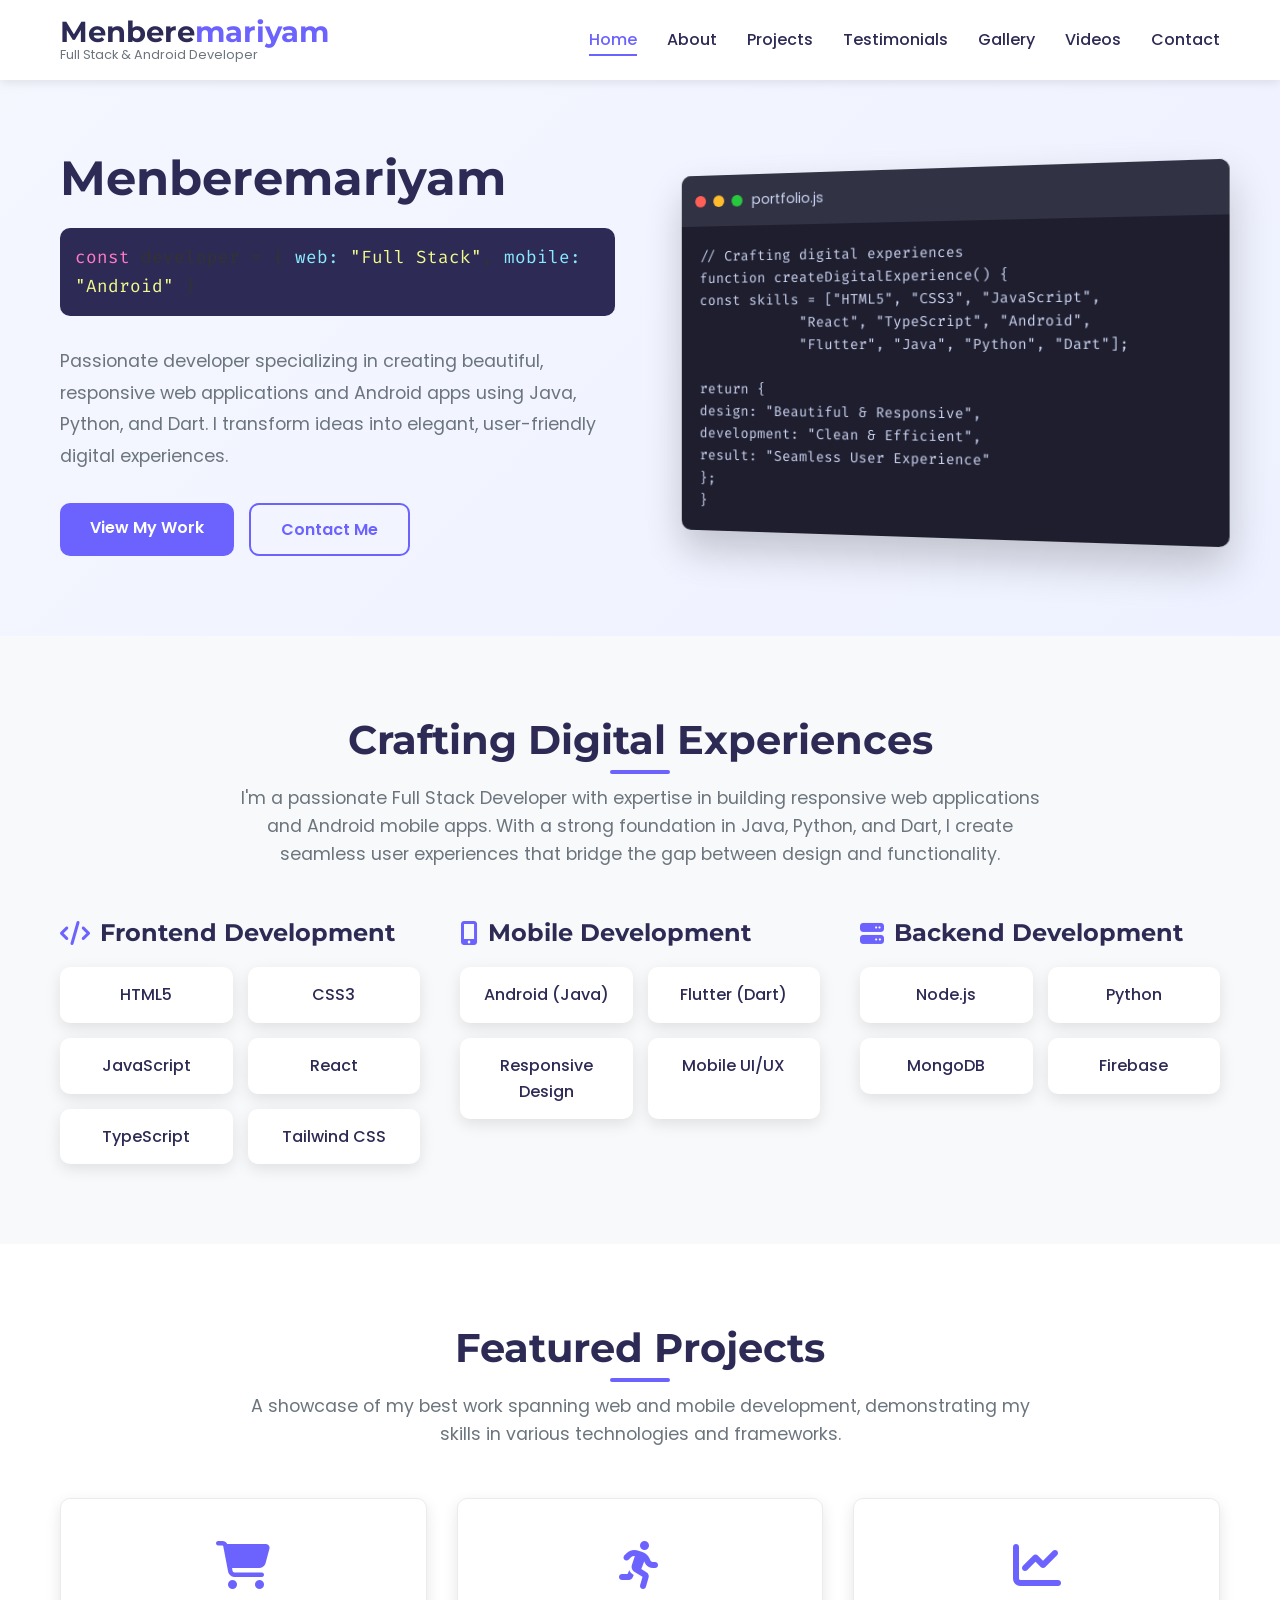
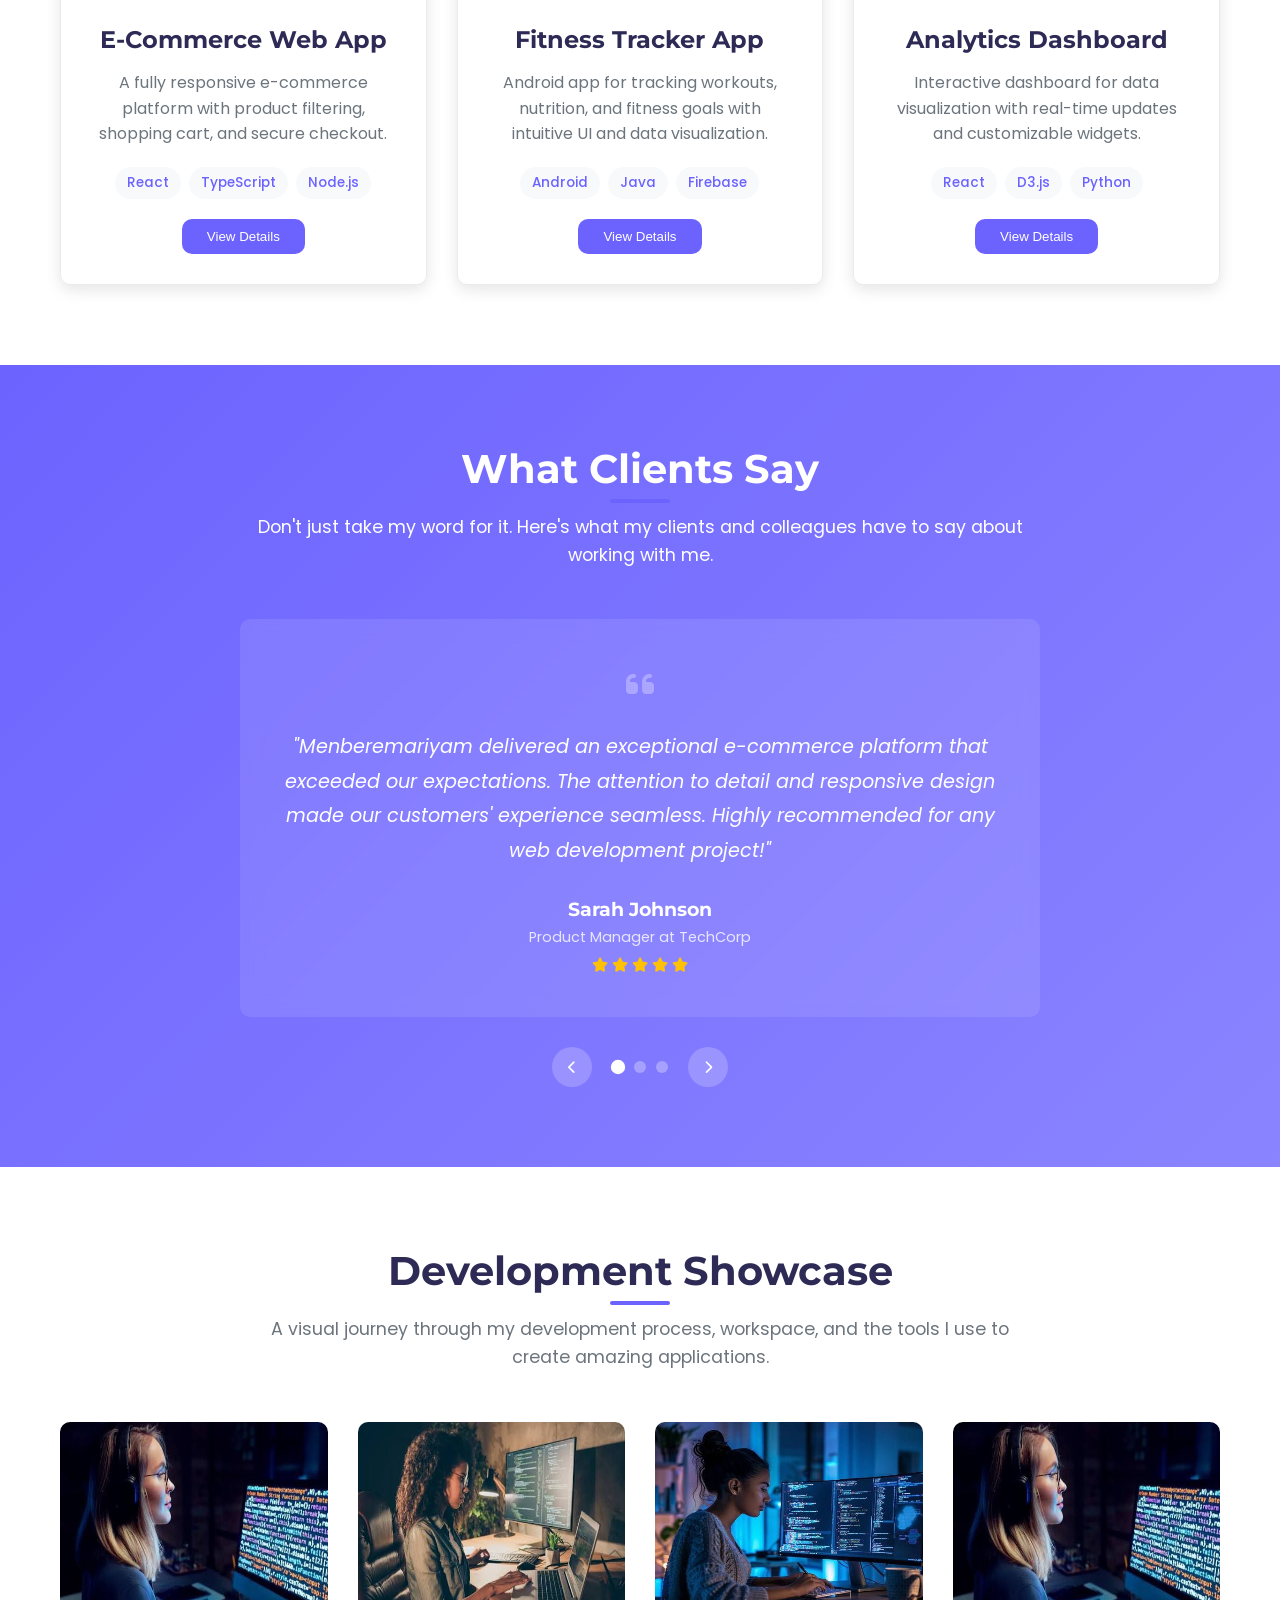
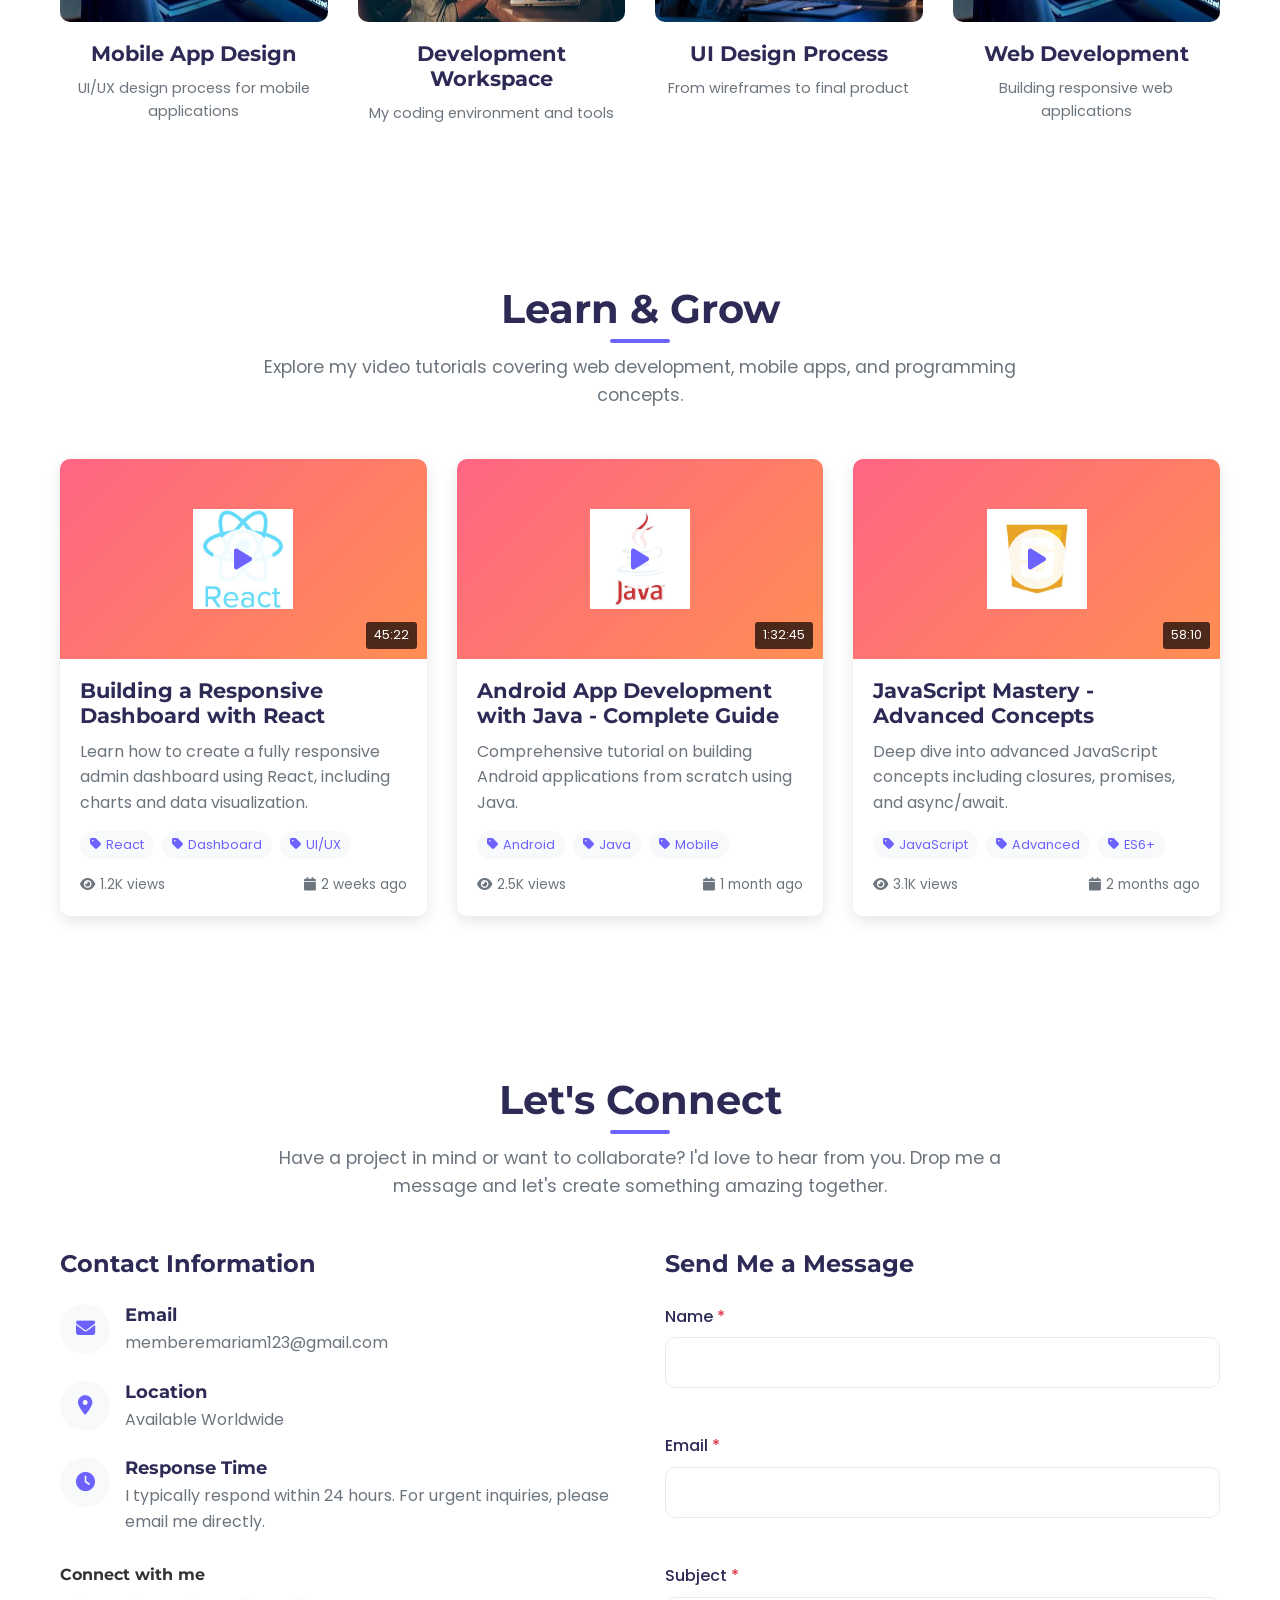
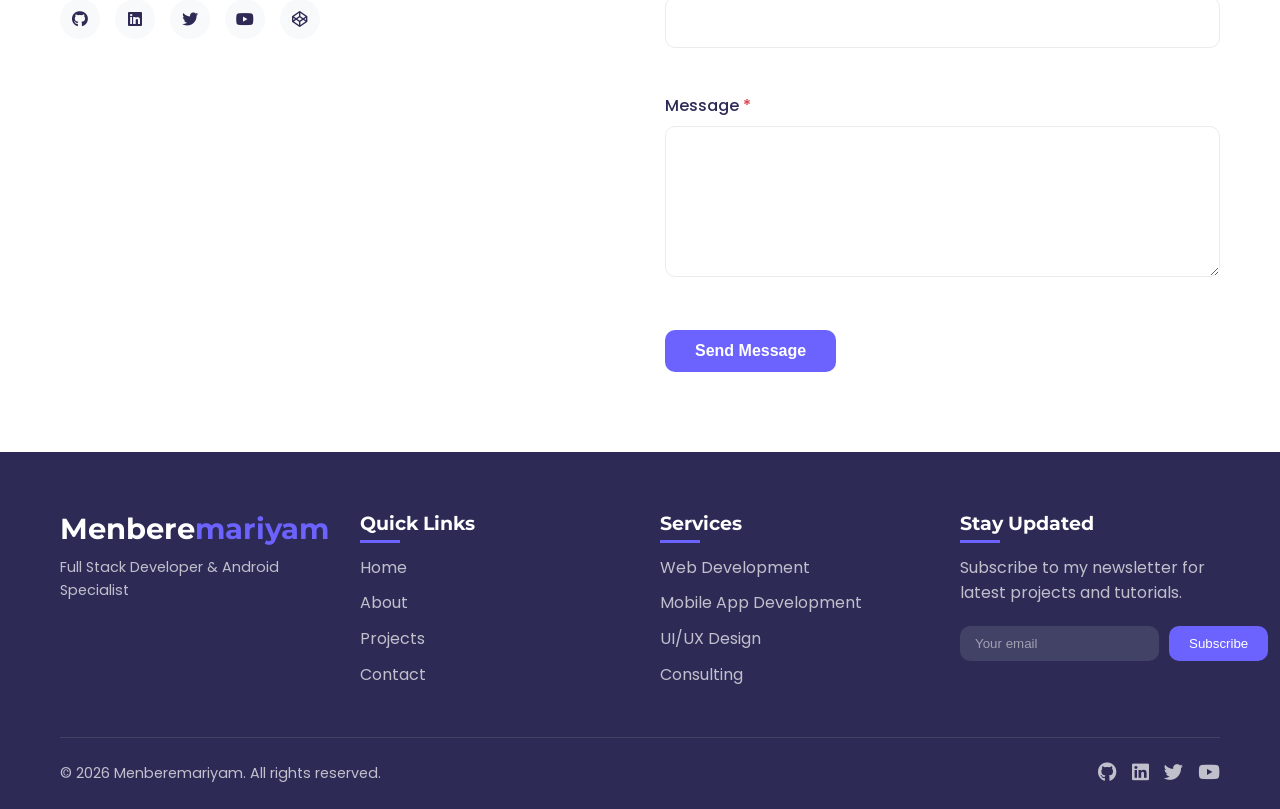
==== index.html @ 9fbd83fb "Personal Portfolio" ====
<!DOCTYPE html>
<html lang="en">
  <head>
    <meta charset="UTF-8" />
    <meta name="viewport" content="width=device-width, initial-scale=1.0" />
    <title>Menberemariyam - Full Stack & Android Developer</title>
    <link rel="stylesheet" href="style.css" />
    <link
      rel="stylesheet"
      href="https://cdnjs.cloudflare.com/ajax/libs/font-awesome/6.4.0/css/all.min.css"
    />
    <link
      href="https://fonts.googleapis.com/css2?family=Poppins:wght@300;400;500;600;700&family=Montserrat:wght@400;500;600;700&family=Fira+Code:wght@400;500&display=swap"
      rel="stylesheet"
    />
  </head>
  <body>
    <!-- Navigation -->
    <nav class="navbar">
      <div class="container">
        <div class="logo">
          <h1>Menbere<span>mariyam</span></h1>
          <p class="tagline">Full Stack & Android Developer</p>
        </div>
        <ul class="nav-links">
          <li><a href="#home" class="active">Home</a></li>
          <li><a href="#about">About</a></li>
          <li><a href="#projects">Projects</a></li>
          <li><a href="#testimonials">Testimonials</a></li>
          <li><a href="#gallery">Gallery</a></li>
          <li><a href="#videos">Videos</a></li>
          <li><a href="#contact">Contact</a></li>
        </ul>
        <button class="menu-toggle">
          <i class="fas fa-bars"></i>
        </button>
      </div>
    </nav>

    <!-- Hero Section -->
    <section id="home" class="hero">
      <div class="container">
        <div class="hero-content">
          <div class="hero-text">
            <h1 class="developer-title animate-typing">Menberemariyam</h1>
            <div class="developer-definition">
              <code>
                <span class="keyword">const</span> developer = {
                <span class="property">web:</span>
                <span class="value">"Full Stack"</span>,
                <span class="property">mobile:</span>
                <span class="value">"Android"</span> }
              </code>
            </div>
            <p class="hero-description">
              Passionate developer specializing in creating beautiful,
              responsive web applications and Android apps using Java, Python,
              and Dart. I transform ideas into elegant, user-friendly digital
              experiences.
            </p>
            <div class="hero-buttons">
              <a href="#projects" class="btn btn-primary pulse-animation"
                >View My Work</a
              >
              <a href="#contact" class="btn btn-secondary">Contact Me</a>
            </div>
          </div>
          <div class="hero-image">
            <!-- Add your profile picture here -->
            <div class="hero-image">
              <div class="code-window">
                  <div class="window-header">
                      <div class="window-dots">
                          <span class="dot red"></span>
                          <span class="dot yellow"></span>
                          <span class="dot green"></span>
                      </div>
                      <span class="window-title">portfolio.js</span>
                  </div>
                  <div class="window-content">
                      <pre><code>// Crafting digital experiences
function createDigitalExperience() {
const skills = ["HTML5", "CSS3", "JavaScript", 
            "React", "TypeScript", "Android", 
            "Flutter", "Java", "Python", "Dart"];

return {
design: "Beautiful & Responsive",
development: "Clean & Efficient",
result: "Seamless User Experience"
};
}</code></pre>
                  </div>
              </div>
          </div>
        </div>
      </div>
    </section>

    <!-- About Section -->
    <section id="about" class="section about">
      <div class="container">
        <h2 class="section-title">Crafting Digital Experiences</h2>
        <p class="section-subtitle">
          I'm a passionate Full Stack Developer with expertise in building
          responsive web applications and Android mobile apps. With a strong
          foundation in Java, Python, and Dart, I create seamless user
          experiences that bridge the gap between design and functionality.
        </p>

        <div class="skills-container">
          <div class="skills-section">
            <h3><i class="fas fa-code"></i> Frontend Development</h3>
            <div class="skills-grid">
              <div class="skill-item" data-skill="HTML5">
                <span>HTML5</span>
              </div>
              <div class="skill-item" data-skill="CSS3"><span>CSS3</span></div>
              <div class="skill-item" data-skill="JavaScript">
                <span>JavaScript</span>
              </div>
              <div class="skill-item" data-skill="React">
                <span>React</span>
              </div>
              <div class="skill-item" data-skill="TypeScript">
                <span>TypeScript</span>
              </div>
              <div class="skill-item" data-skill="Tailwind">
                <span>Tailwind CSS</span>
              </div>
            </div>
          </div>

          <div class="skills-section">
            <h3><i class="fas fa-mobile-alt"></i> Mobile Development</h3>
            <div class="skills-grid">
              <div class="skill-item" data-skill="Android">
                <span>Android (Java)</span>
              </div>
              <div class="skill-item" data-skill="Flutter">
                <span>Flutter (Dart)</span>
              </div>
              <div class="skill-item" data-skill="Responsive">
                <span>Responsive Design</span>
              </div>
              <div class="skill-item" data-skill="UI/UX">
                <span>Mobile UI/UX</span>
              </div>
            </div>
          </div>

          <div class="skills-section">
            <h3><i class="fas fa-server"></i> Backend Development</h3>
            <div class="skills-grid">
              <div class="skill-item" data-skill="NodeJS">
                <span>Node.js</span>
              </div>
              <div class="skill-item" data-skill="Python">
                <span>Python</span>
              </div>
              <div class="skill-item" data-skill="MongoDB">
                <span>MongoDB</span>
              </div>
              <div class="skill-item" data-skill="Firebase">
                <span>Firebase</span>
              </div>
            </div>
          </div>
        </div>
      </div>
    </section>

    <!-- Projects Section -->
    <section id="projects" class="section projects">
      <div class="container">
        <h2 class="section-title">Featured Projects</h2>
        <p class="section-subtitle">
          A showcase of my best work spanning web and mobile development,
          demonstrating my skills in various technologies and frameworks.
        </p>

        <div class="project-cards">
          <div class="project-card" data-project="ecommerce">
            <div class="project-content">
              <div class="project-icon">
                <i class="fas fa-shopping-cart"></i>
              </div>
              <h3>E-Commerce Web App</h3>
              <p>
                A fully responsive e-commerce platform with product filtering,
                shopping cart, and secure checkout.
              </p>
              <div class="project-tags">
                <span class="tag">React</span>
                <span class="tag">TypeScript</span>
                <span class="tag">Node.js</span>
              </div>
              <button class="btn-view-project" data-modal="modal1">
                View Details
              </button>
            </div>
          </div>

          <div class="project-card" data-project="fitness">
          
            <div class="project-content">
              <div class="project-icon">
                <i class="fas fa-running"></i>
              </div>
              <h3>Fitness Tracker App</h3>
              <p>
                Android app for tracking workouts, nutrition, and fitness goals
                with intuitive UI and data visualization.
              </p>
              <div class="project-tags">
                <span class="tag">Android</span>
                <span class="tag">Java</span>
                <span class="tag">Firebase</span>
              </div>
              <button class="btn-view-project" data-modal="modal2">
                View Details
              </button>
            </div>
          </div>

          <div class="project-card" data-project="dashboard">
            
            <div class="project-content">
              <div class="project-icon">
                <i class="fas fa-chart-line"></i>
              </div>
              <h3>Analytics Dashboard</h3>
              <p>
                Interactive dashboard for data visualization with real-time
                updates and customizable widgets.
              </p>
              <div class="project-tags">
                <span class="tag">React</span>
                <span class="tag">D3.js</span>
                <span class="tag">Python</span>
              </div>
              <button class="btn-view-project" data-modal="modal3">
                View Details
              </button>
            </div>
          </div>
        </div>
      </div>
    </section>

    <!-- Testimonials Section -->
    <section id="testimonials" class="section testimonials">
      <div class="container">
        <h2 class="section-title">What Clients Say</h2>
        <p class="section-subtitle">
          Don't just take my word for it. Here's what my clients and colleagues
          have to say about working with me.
        </p>

        <div class="testimonial-slider">
          <div class="testimonial active">
            <div class="testimonial-content">
              <div class="quote-icon"><i class="fas fa-quote-left"></i></div>
              <p class="testimonial-text">
                "Menberemariyam delivered an exceptional e-commerce platform
                that exceeded our expectations. The attention to detail and
                responsive design made our customers' experience seamless.
                Highly recommended for any web development project!"
              </p>
              <div class="testimonial-author">
                <div class="author-info">
                  <h4>Sarah Johnson</h4>
                  <p>Product Manager at TechCorp</p>
                  <div class="stars">
                    <i class="fas fa-star"></i>
                    <i class="fas fa-star"></i>
                    <i class="fas fa-star"></i>
                    <i class="fas fa-star"></i>
                    <i class="fas fa-star"></i>
                  </div>
                </div>
              </div>
            </div>
          </div>

          <div class="testimonial">
            <div class="testimonial-content">
              <div class="quote-icon"><i class="fas fa-quote-left"></i></div>
              <p class="testimonial-text">
                "The Android app developed by Menberemariyam has been
                instrumental in our business growth. Clean code, excellent
                documentation, and timely delivery. Will definitely work with
                them again!"
              </p>
              <div class="testimonial-author">
                <div class="author-info">
                  <h4>Michael Chen</h4>
                  <p>CTO at StartupGrid</p>
                  <div class="stars">
                    <i class="fas fa-star"></i>
                    <i class="fas fa-star"></i>
                    <i class="fas fa-star"></i>
                    <i class="fas fa-star"></i>
                    <i class="fas fa-star-half-alt"></i>
                  </div>
                </div>
              </div>
            </div>
          </div>

          <div class="testimonial">
            <div class="testimonial-content">
              <div class="quote-icon"><i class="fas fa-quote-left"></i></div>
              <p class="testimonial-text">
                "Working with Menberemariyam was a pleasure. They understood our
                requirements perfectly and delivered a beautiful, responsive
                website that perfectly represents our brand."
              </p>
              <div class="testimonial-author">
                <div class="author-info">
                  <h4>Emma Wilson</h4>
                  <p>Marketing Director at CreativeAgency</p>
                  <div class="stars">
                    <i class="fas fa-star"></i>
                    <i class="fas fa-star"></i>
                    <i class="fas fa-star"></i>
                    <i class="fas fa-star"></i>
                    <i class="fas fa-star"></i>
                  </div>
                </div>
              </div>
            </div>
          </div>

          <div class="slider-controls">
            <button class="slider-btn prev">
              <i class="fas fa-chevron-left"></i>
            </button>
            <div class="slider-dots">
              <span class="dot active" data-index="0"></span>
              <span class="dot" data-index="1"></span>
              <span class="dot" data-index="2"></span>
            </div>
            <button class="slider-btn next">
              <i class="fas fa-chevron-right"></i>
            </button>
          </div>
        </div>
      </div>
    </section>

    <!-- Gallery Section -->
    <section id="gallery" class="section gallery">
      <div class="container">
        <h2 class="section-title">Development Showcase</h2>
        <p class="section-subtitle">
          A visual journey through my development process, workspace, and the
          tools I use to create amazing applications.
        </p>

        <div class="gallery-container">
          <div class="gallery-item">
            <div class="gallery-image">
              <img
                src="./images/pic-1.jpg"
                alt="Mobile App Design"
                width="270px"
                height="230px"
              />
              <div class="gallery-overlay">
                <h3>View Details</h3>
              </div>
            </div>
            <h3>Mobile App Design</h3>
            <p>UI/UX design process for mobile applications</p>
          </div>

          <div class="gallery-item">
            <div class="gallery-image">
              <img
                src="./images/pic-2.jpg"
                alt="Development  Workspace"
                width="270px"
                height="230px"
              />
              <div class="gallery-overlay">
                <h3>View Details</h3>
              </div>
            </div>
            <h3>Development Workspace</h3>
            <p>My coding environment and tools</p>
          </div>

          <div class="gallery-item">
            <div class="gallery-image">
              <img
                src="./images/pic-3.jpg"
                alt="UI Design Process"
                width="270px"
                height="230px"
              />
              <div class="gallery-overlay">
                <h3>View Details</h3>
              </div>
            </div>
            <h3>UI Design Process</h3>
            <p>From wireframes to final product</p>
          </div>

          <div class="gallery-item">
            <div class="gallery-image">
              <img
                src="./images/pic-1.jpg"
                alt="Web Development"
                width="270px"
                height="230px"
              />
              <div class="gallery-overlay">
                <h3>View Details</h3>
              </div>
            </div>
            <h3>Web Development</h3>
            <p>Building responsive web applications</p>
          </div>
        </div>
      </div>
    </section>

    <!-- Videos Section -->
    <section id="videos" class="section videos">
      <div class="container">
        <h2 class="section-title">Learn & Grow</h2>
        <p class="section-subtitle">
          Explore my video tutorials covering web development, mobile apps, and
          programming concepts.
        </p>

        <div class="video-cards">
          <div class="video-card">
            <div class="video-thumbnail">
              <img
                src="./images/react.jpg"
                alt="React Dashboard Tutorial"
                width="100px"
                height="100px"
                border-radius="50%"
              />
              <div class="play-button" data-video="react-dashboard">
                <i class="fas fa-play"></i>
              </div>
              <div class="video-duration">45:22</div>
            </div>
            <div class="video-info">
              <h3>Building a Responsive Dashboard with React</h3>
              <p>
                Learn how to create a fully responsive admin dashboard using
                React, including charts and data visualization.
              </p>
              <div class="video-tags">
                <span class="video-tag"><i class="fas fa-tag"></i> React</span>
                <span class="video-tag"
                  ><i class="fas fa-tag"></i> Dashboard</span
                >
                <span class="video-tag"><i class="fas fa-tag"></i> UI/UX</span>
              </div>
              <div class="video-stats">
                <span><i class="fas fa-eye"></i> 1.2K views</span>
                <span><i class="fas fa-calendar"></i> 2 weeks ago</span>
              </div>
            </div>
          </div>

          <div class="video-card">
            <div class="video-thumbnail">
              <img
                src="./images/java.jpg"
                alt="Android Tutorial"
                width="100px"
                height="100px"
                border-radius="50%"
              />
              <div class="play-button" data-video="android-guide">
                <i class="fas fa-play"></i>
              </div>
              <div class="video-duration">1:32:45</div>
            </div>
            <div class="video-info">
              <h3>Android App Development with Java - Complete Guide</h3>
              <p>
                Comprehensive tutorial on building Android applications from
                scratch using Java.
              </p>
              <div class="video-tags">
                <span class="video-tag"
                  ><i class="fas fa-tag"></i> Android</span
                >
                <span class="video-tag"><i class="fas fa-tag"></i> Java</span>
                <span class="video-tag"><i class="fas fa-tag"></i> Mobile</span>
              </div>
              <div class="video-stats">
                <span><i class="fas fa-eye"></i> 2.5K views</span>
                <span><i class="fas fa-calendar"></i> 1 month ago</span>
              </div>
            </div>
          </div>

          <div class="video-card">
            <div class="video-thumbnail">
              <img
                src="./images/js.jpg"
                alt="JavaScript Tutorial"
                width="100px"
                height="100px"
              />
              <div
                class="play-button"
                data-video="javascript-mastery"
                width="50px"
                height="50px"
                border-radius="50%"
              >
                <i class="fas fa-play"></i>
              </div>
              <div class="video-duration">58:10</div>
            </div>
            <div class="video-info">
              <h3>JavaScript Mastery - Advanced Concepts</h3>
              <p>
                Deep dive into advanced JavaScript concepts including closures,
                promises, and async/await.
              </p>
              <div class="video-tags">
                <span class="video-tag"
                  ><i class="fas fa-tag"></i> JavaScript</span
                >
                <span class="video-tag"
                  ><i class="fas fa-tag"></i> Advanced</span
                >
                <span class="video-tag"><i class="fas fa-tag"></i> ES6+</span>
              </div>
              <div class="video-stats">
                <span><i class="fas fa-eye"></i> 3.1K views</span>
                <span><i class="fas fa-calendar"></i> 2 months ago</span>
              </div>
            </div>
          </div>
        </div>
      </div>
    </section>

    <!-- Contact Section -->
    <section id="contact" class="section contact">
      <div class="container">
        <h2 class="section-title">Let's Connect</h2>
        <p class="section-subtitle">
          Have a project in mind or want to collaborate? I'd love to hear from
          you. Drop me a message and let's create something amazing together.
        </p>

        <div class="contact-container">
          <div class="contact-info">
            <h3>Contact Information</h3>
            <div class="contact-item">
              <div class="contact-icon">
                <i class="fas fa-envelope"></i>
              </div>
              <div class="contact-details">
                <h4>Email</h4>
                <p>memberemariam123@gmail.com</p>
              </div>
            </div>

            <div class="contact-item">
              <div class="contact-icon">
                <i class="fas fa-map-marker-alt"></i>
              </div>
              <div class="contact-details">
                <h4>Location</h4>
                <p>Available Worldwide</p>
              </div>
            </div>

            <div class="contact-item">
              <div class="contact-icon">
                <i class="fas fa-clock"></i>
              </div>
              <div class="contact-details">
                <h4>Response Time</h4>
                <p>
                  I typically respond within 24 hours. For urgent inquiries,
                  please email me directly.
                </p>
              </div>
            </div>

            <div class="social-links">
              <h4>Connect with me</h4>
              <div class="social-icons">
                <a href="#" class="social-icon"
                  ><i class="fab fa-github"></i
                ></a>
                <a href="#" class="social-icon"
                  ><i class="fab fa-linkedin"></i
                ></a>
                <a href="#" class="social-icon"
                  ><i class="fab fa-twitter"></i
                ></a>
                <a href="#" class="social-icon"
                  ><i class="fab fa-youtube"></i
                ></a>
                <a href="#" class="social-icon"
                  ><i class="fab fa-codepen"></i
                ></a>
              </div>
            </div>
          </div>

          <div class="contact-form">
            <h3>Send Me a Message</h3>
            <form id="contactForm">
              <div class="form-group">
                <label for="name">Name <span class="required">*</span></label>
                <input type="text" id="name" name="name" required />
                <div class="error-message" id="nameError"></div>
              </div>

              <div class="form-group">
                <label for="email">Email <span class="required">*</span></label>
                <input type="email" id="email" name="email" required />
                <div class="error-message" id="emailError"></div>
              </div>

              <div class="form-group">
                <label for="subject"
                  >Subject <span class="required">*</span></label
                >
                <input type="text" id="subject" name="subject" required />
                <div class="error-message" id="subjectError"></div>
              </div>

              <div class="form-group">
                <label for="message"
                  >Message <span class="required">*</span></label
                >
                <textarea
                  id="message"
                  name="message"
                  rows="5"
                  required
                ></textarea>
                <div class="error-message" id="messageError"></div>
              </div>

              <button type="submit" class="btn btn-primary" id="submitBtn">
                <span class="btn-text">Send Message</span>
                <span class="btn-loading"
                  ><i class="fas fa-spinner fa-spin"></i> Sending...</span
                >
              </button>

              <div class="form-message" id="formMessage"></div>
            </form>
          </div>
        </div>
      </div>
    </section>

    <!-- Footer -->
    <footer class="footer">
      <div class="container">
        <div class="footer-content">
          <div class="footer-logo">
            <h2>Menbere<span>mariyam</span></h2>
            <p>Full Stack Developer & Android Specialist</p>
          </div>

          <div class="footer-links">
            <h3>Quick Links</h3>
            <ul>
              <li><a href="#home">Home</a></li>
              <li><a href="#about">About</a></li>
              <li><a href="#projects">Projects</a></li>
              <li><a href="#contact">Contact</a></li>
            </ul>
          </div>

          <div class="footer-services">
            <h3>Services</h3>
            <ul>
              <li>Web Development</li>
              <li>Mobile App Development</li>
              <li>UI/UX Design</li>
              <li>Consulting</li>
            </ul>
          </div>

          <div class="footer-newsletter">
            <h3>Stay Updated</h3>
            <p>Subscribe to my newsletter for latest projects and tutorials.</p>
            <div class="newsletter-form">
              <input
                type="email"
                placeholder="Your email"
                id="newsletterEmail"
              />
              <button id="subscribeBtn">Subscribe</button>
            </div>
          </div>
        </div>

        <div class="footer-bottom">
          <p>
            &copy; <span id="currentYear"></span> Menberemariyam. All rights
            reserved.
          </p>
          <div class="footer-social">
            <a href="#"><i class="fab fa-github"></i></a>
            <a href="#"><i class="fab fa-linkedin"></i></a>
            <a href="#"><i class="fab fa-twitter"></i></a>
            <a href="#"><i class="fab fa-youtube"></i></a>
          </div>
        </div>
      </div>
    </footer>

    <!-- Video Modal -->
    <div class="video-modal" id="videoModal">
      <div class="modal-content">
        <button class="close-modal"><i class="fas fa-times"></i></button>
        <div class="video-container">
          <video id="videoPlayer" controls>
            <source id="videoSource" src="" type="video/mp4" />
            Your browser does not support the video tag.
          </video>
        </div>
      </div>
    </div>

    <!-- Project Modal -->
    <div class="project-modal" id="projectModal">
      <div class="modal-content">
        <button class="close-modal"><i class="fas fa-times"></i></button>
        <div class="modal-body" id="modalBody">
          <!-- Content loaded via JavaScript -->
        </div>
      </div>
    </div>

    <!-- Back to Top Button -->
    <button class="back-to-top" id="backToTop">
      <i class="fas fa-chevron-up"></i>
    </button>

    <script src="script.js"></script>
  </body>
</html>
---- style.css ----
/* Reset & Base Styles */
* {
  margin: 0;
  padding: 0;
  box-sizing: border-box;
}

:root {
  --primary: #6c63ff;
  --primary-dark: #554fd8;
  --secondary: #ff6584;
  --dark: #2d2b55;
  --light: #f8f9fa;
  --gray: #6c757d;
  --light-gray: #e9ecef;
  --success: #28a745;
  --warning: #ffc107;
  --danger: #dc3545;
  --shadow: 0 5px 15px rgba(0, 0, 0, 0.1);
  --transition: all 0.3s ease;
  --border-radius: 10px;
}

body {
  font-family: "Poppins", sans-serif;
  line-height: 1.6;
  color: #333;
  background-color: #fff;
  overflow-x: hidden;
}

h1,
h2,
h3,
h4 {
  font-family: "Montserrat", sans-serif;
  font-weight: 700;
  line-height: 1.2;
}

code,
pre {
  font-family: "Fira Code", monospace;
}

.container {
  width: 100%;
  max-width: 1200px;
  margin: 0 auto;
  padding: 0 20px;
}

.section {
  padding: 80px 0;
}

.section-title {
  font-size: 2.5rem;
  text-align: center;
  margin-bottom: 20px;
  color: var(--dark);
  position: relative;
}

.section-title::after {
  content: "";
  position: absolute;
  bottom: -10px;
  left: 50%;
  transform: translateX(-50%);
  width: 60px;
  height: 4px;
  background: var(--primary);
  border-radius: 2px;
}

.section-subtitle {
  text-align: center;
  max-width: 800px;
  margin: 0 auto 50px;
  color: var(--gray);
  font-size: 1.1rem;
}

.btn {
  display: inline-block;
  padding: 12px 30px;
  border-radius: var(--border-radius);
  text-decoration: none;
  font-weight: 600;
  cursor: pointer;
  transition: var(--transition);
  border: none;
  font-size: 1rem;
  text-align: center;
}

.btn-primary {
  background: var(--primary);
  color: white;
}

.btn-primary:hover {
  background: var(--primary-dark);
  transform: translateY(-3px);
  box-shadow: var(--shadow);
}

.btn-secondary {
  background: transparent;
  color: var(--primary);
  border: 2px solid var(--primary);
}

.btn-secondary:hover {
  background: var(--primary);
  color: white;
  transform: translateY(-3px);
  box-shadow: var(--shadow);
}

/* Navigation */
.navbar {
  position: fixed;
  top: 0;
  left: 0;
  width: 100%;
  background: rgba(255, 255, 255, 0.95);
  box-shadow: 0 2px 10px rgba(0, 0, 0, 0.1);
  z-index: 1000;
  padding: 15px 0;
  transition: var(--transition);
}

.navbar.scrolled {
  padding: 10px 0;
  background: rgba(255, 255, 255, 0.98);
  backdrop-filter: blur(10px);
}

.navbar .container {
  display: flex;
  justify-content: space-between;
  align-items: center;
}

.logo h1 {
  font-size: 1.8rem;
  color: var(--dark);
}

.logo span {
  color: var(--primary);
}

.tagline {
  font-size: 0.8rem;
  color: var(--gray);
  margin-top: -5px;
}

.nav-links {
  display: flex;
  list-style: none;
}

.nav-links li {
  margin-left: 30px;
}

.nav-links a {
  text-decoration: none;
  color: var(--dark);
  font-weight: 500;
  position: relative;
  padding: 5px 0;
  transition: var(--transition);
}

.nav-links a::after {
  content: "";
  position: absolute;
  bottom: 0;
  left: 0;
  width: 0;
  height: 2px;
  background: var(--primary);
  transition: var(--transition);
}

.nav-links a:hover::after,
.nav-links a.active::after {
  width: 100%;
}

.nav-links a:hover,
.nav-links a.active {
  color: var(--primary);
}

.menu-toggle {
  display: none;
  background: none;
  border: none;
  font-size: 1.5rem;
  color: var(--dark);
  cursor: pointer;
}

/* Hero Section */
.hero {
  padding: 150px 0 80px;
  background: linear-gradient(135deg, #f5f7ff 0%, #eef1ff 100%);
  overflow: hidden;
}

.hero-content {
  display: grid;
  grid-template-columns: 1fr 1fr;
  gap: 50px;
  align-items: center;
}

.developer-title {
  font-size: 3rem;
  margin-bottom: 20px;
  color: var(--dark);
}

.developer-definition {
  background: var(--dark);
  padding: 15px;
  border-radius: var(--border-radius);
  margin-bottom: 30px;
  font-size: 1.1rem;
  overflow-x: auto;
}

.keyword {
  color: #ff79c6;
}

.property {
  color: #8be9fd;
}

.value {
  color: #f1fa8c;
}

.hero-description {
  font-size: 1.1rem;
  color: var(--gray);
  margin-bottom: 30px;
  line-height: 1.8;
}

.hero-buttons {
  display: flex;
  gap: 15px;
}

.pulse-animation {
  animation: pulse 2s infinite;
}

@keyframes pulse {
  0% {
    box-shadow: 0 0 0 0 rgba(108, 99, 255, 0.7);
  }
  70% {
    box-shadow: 0 0 0 10px rgba(108, 99, 255, 0);
  }
  100% {
    box-shadow: 0 0 0 0 rgba(108, 99, 255, 0);
  }
}

.code-window {
  background: #1e1e2e;
  border-radius: var(--border-radius);
  overflow: hidden;
  box-shadow: 0 20px 40px rgba(0, 0, 0, 0.2);
  transform: perspective(1000px) rotateY(-10deg);
  transition: var(--transition);
}

.code-window:hover {
  transform: perspective(1000px) rotateY(0deg);
}

.window-header {
  background: #313244;
  padding: 15px;
  display: flex;
  align-items: center;
  gap: 10px;
}

.window-dots {
  display: flex;
  gap: 8px;
}

.dot {
  width: 12px;
  height: 12px;
  border-radius: 50%;
}

.red {
  background: #ff5f56;
}
.yellow {
  background: #ffbd2e;
}
.green {
  background: #27c93f;
}

.window-title {
  color: #cdd6f4;
  font-size: 0.9rem;
}

.window-content {
  padding: 20px;
  color: #cdd6f4;
  font-size: 0.9rem;
  line-height: 1.6;
}

.window-content pre {
  overflow-x: auto;
}

/* About Section */
.about {
  background: var(--light);
}

.skills-container {
  display: grid;
  grid-template-columns: repeat(auto-fit, minmax(300px, 1fr));
  gap: 40px;
  margin-top: 50px;
}

.skills-section h3 {
  font-size: 1.5rem;
  margin-bottom: 20px;
  color: var(--dark);
  display: flex;
  align-items: center;
  gap: 10px;
}

.skills-section h3 i {
  color: var(--primary);
}

.skills-grid {
  display: grid;
  grid-template-columns: repeat(auto-fill, minmax(140px, 1fr));
  gap: 15px;
}

.skill-item {
  background: white;
  padding: 15px;
  border-radius: var(--border-radius);
  text-align: center;
  box-shadow: var(--shadow);
  transition: var(--transition);
  cursor: pointer;
  position: relative;
  overflow: hidden;
}

.skill-item::before {
  content: "";
  position: absolute;
  top: 0;
  left: -100%;
  width: 100%;
  height: 100%;
  background: linear-gradient(
    90deg,
    transparent,
    rgba(108, 99, 255, 0.1),
    transparent
  );
  transition: var(--transition);
}

.skill-item:hover::before {
  left: 100%;
}

.skill-item:hover {
  transform: translateY(-5px);
  box-shadow: 0 10px 20px rgba(0, 0, 0, 0.15);
  border-color: var(--primary);
}

.skill-item span {
  font-weight: 500;
  color: var(--dark);
}

/* Projects Section */
.project-cards {
  display: grid;
  grid-template-columns: repeat(auto-fit, minmax(300px, 1fr));
  gap: 30px;
  margin-top: 30px;
}

.project-card {
  background: white;
  border-radius: var(--border-radius);
  padding: 30px;
  box-shadow: var(--shadow);
  transition: var(--transition);
  text-align: center;
  border: 1px solid var(--light-gray);
}

.project-card:hover {
  transform: translateY(-10px);
  box-shadow: 0 20px 40px rgba(0, 0, 0, 0.15);
}

.project-icon {
  font-size: 3rem;
  color: var(--primary);
  margin-bottom: 20px;
}

.project-card h3 {
  font-size: 1.5rem;
  margin-bottom: 15px;
  color: var(--dark);
}

.project-card p {
  color: var(--gray);
  margin-bottom: 20px;
  line-height: 1.6;
}

.project-tags {
  display: flex;
  flex-wrap: wrap;
  gap: 8px;
  justify-content: center;
  margin-bottom: 20px;
}

.tag {
  background: var(--light);
  color: var(--primary);
  padding: 5px 12px;
  border-radius: 20px;
  font-size: 0.85rem;
  font-weight: 500;
}

.btn-view-project {
  background: var(--primary);
  color: white;
  border: none;
  padding: 10px 25px;
  border-radius: var(--border-radius);
  font-weight: 500;
  cursor: pointer;
  transition: var(--transition);
}

.btn-view-project:hover {
  background: var(--primary-dark);
  transform: translateY(-2px);
}

/* Testimonials Section */
.testimonials {
  background: linear-gradient(135deg, #6c63ff 0%, #8b84ff 100%);
  color: white;
}

.testimonials .section-title,
.testimonials .section-subtitle {
  color: white;
}

.testimonial-slider {
  max-width: 800px;
  margin: 0 auto;
  position: relative;
}

.testimonial {
  display: none;
  animation: fadeIn 0.5s ease;
}

.testimonial.active {
  display: block;
}

@keyframes fadeIn {
  from {
    opacity: 0;
    transform: translateY(20px);
  }
  to {
    opacity: 1;
    transform: translateY(0);
  }
}

.testimonial-content {
  background: rgba(255, 255, 255, 0.1);
  backdrop-filter: blur(10px);
  padding: 40px;
  border-radius: var(--border-radius);
  text-align: center;
  position: relative;
}

.quote-icon {
  font-size: 2rem;
  color: rgba(255, 255, 255, 0.3);
  margin-bottom: 20px;
}

.testimonial-text {
  font-size: 1.2rem;
  line-height: 1.8;
  margin-bottom: 30px;
  font-style: italic;
}

.testimonial-author {
  display: flex;
  align-items: center;
  justify-content: center;
  gap: 15px;
}

.author-image {
  font-size: 2.5rem;
  color: rgba(255, 255, 255, 0.8);
}

.author-info h4 {
  font-size: 1.2rem;
  margin-bottom: 5px;
}

.author-info p {
  font-size: 0.9rem;
  opacity: 0.8;
  margin-bottom: 5px;
}

.stars {
  color: #ffc107;
  font-size: 0.9rem;
}

.slider-controls {
  display: flex;
  justify-content: center;
  align-items: center;
  gap: 20px;
  margin-top: 30px;
}

.slider-btn {
  background: rgba(255, 255, 255, 0.2);
  border: none;
  color: white;
  width: 40px;
  height: 40px;
  border-radius: 50%;
  cursor: pointer;
  transition: var(--transition);
  display: flex;
  align-items: center;
  justify-content: center;
}

.slider-btn:hover {
  background: rgba(255, 255, 255, 0.3);
}

.slider-dots {
  display: flex;
  gap: 10px;
}

.slider-dots .dot {
  width: 12px;
  height: 12px;
  border-radius: 50%;
  background: rgba(255, 255, 255, 0.3);
  cursor: pointer;
  transition: var(--transition);
}

.slider-dots .dot.active {
  background: white;
  transform: scale(1.2);
}

/* Gallery Section */
.gallery-container {
  display: grid;
  grid-template-columns: repeat(auto-fit, minmax(250px, 1fr));
  gap: 30px;
  margin-top: 40px;
}

.gallery-item {
  text-align: center;
  transition: var(--transition);
}

.gallery-item:hover {
  transform: translateY(-10px);
}

.gallery-image {
  background: linear-gradient(135deg, var(--primary), var(--secondary));
  width: 100%;
  height: 200px;
  border-radius: var(--border-radius);
  display: flex;
  align-items: center;
  justify-content: center;
  margin-bottom: 20px;
  position: relative;
  overflow: hidden;
}

.gallery-image i {
  font-size: 4rem;
  color: white;
  transition: var(--transition);
}

.gallery-overlay {
  position: absolute;
  top: 0;
  left: 0;
  width: 100%;
  height: 100%;
  background: rgba(108, 99, 255, 0.9);
  display: flex;
  align-items: center;
  justify-content: center;
  opacity: 0;
  transition: var(--transition);
}

.gallery-item:hover .gallery-overlay {
  opacity: 1;
}

.gallery-item:hover .gallery-image i {
  transform: scale(1.1);
}

.gallery-overlay h3 {
  color: white;
  font-size: 1.2rem;
}

.gallery-item h3 {
  font-size: 1.3rem;
  margin-bottom: 10px;
  color: var(--dark);
}

.gallery-item p {
  color: var(--gray);
  font-size: 0.9rem;
}

/* Videos Section */
.video-cards {
  display: grid;
  grid-template-columns: repeat(auto-fit, minmax(350px, 1fr));
  gap: 30px;
  margin-top: 40px;
}

.video-card {
  background: white;
  border-radius: var(--border-radius);
  overflow: hidden;
  box-shadow: var(--shadow);
  transition: var(--transition);
}

.video-card:hover {
  transform: translateY(-10px);
  box-shadow: 0 20px 40px rgba(0, 0, 0, 0.15);
}

.video-thumbnail {
  height: 200px;
  background: linear-gradient(135deg, #ff6584, #ff8e53);
  display: flex;
  align-items: center;
  justify-content: center;
  position: relative;
}

.video-thumbnail i {
  font-size: 4rem;
  color: white;
}

.play-button {
  position: absolute;
  width: 60px;
  height: 60px;
  background: rgba(255, 255, 255, 0.9);
  border-radius: 50%;
  display: flex;
  align-items: center;
  justify-content: center;
  cursor: pointer;
  transition: var(--transition);
}

.play-button:hover {
  background: white;
  transform: scale(1.1);
}

.play-button i {
  font-size: 1.5rem;
  color: var(--primary);
}

.video-duration {
  position: absolute;
  bottom: 10px;
  right: 10px;
  background: rgba(0, 0, 0, 0.7);
  color: white;
  padding: 3px 8px;
  border-radius: 3px;
  font-size: 0.8rem;
}

.video-info {
  padding: 20px;
}

.video-info h3 {
  font-size: 1.3rem;
  margin-bottom: 10px;
  color: var(--dark);
}

.video-info p {
  color: var(--gray);
  margin-bottom: 15px;
  line-height: 1.6;
}

.video-tags {
  display: flex;
  flex-wrap: wrap;
  gap: 8px;
  margin-bottom: 15px;
}

.video-tag {
  background: var(--light);
  color: var(--primary);
  padding: 4px 10px;
  border-radius: 15px;
  font-size: 0.8rem;
  display: flex;
  align-items: center;
  gap: 5px;
}

.video-stats {
  display: flex;
  justify-content: space-between;
  font-size: 0.85rem;
  color: var(--gray);
}

.video-stats span {
  display: flex;
  align-items: center;
  gap: 5px;
}

/* Contact Section */
.contact-container {
  display: grid;
  grid-template-columns: repeat(auto-fit, minmax(300px, 1fr));
  gap: 50px;
  margin-top: 40px;
}

.contact-info h3,
.contact-form h3 {
  font-size: 1.5rem;
  margin-bottom: 25px;
  color: var(--dark);
}

.contact-item {
  display: flex;
  align-items: flex-start;
  gap: 15px;
  margin-bottom: 25px;
}

.contact-icon {
  width: 50px;
  height: 50px;
  background: var(--light);
  border-radius: 50%;
  display: flex;
  align-items: center;
  justify-content: center;
  color: var(--primary);
  font-size: 1.2rem;
  flex-shrink: 0;
}

.contact-details h4 {
  font-size: 1.1rem;
  margin-bottom: 5px;
  color: var(--dark);
}

.contact-details p {
  color: var(--gray);
  line-height: 1.6;
}

.social-links {
  margin-top: 30px;
}

.social-icons {
  display: flex;
  gap: 15px;
  margin-top: 15px;
}

.social-icon {
  width: 40px;
  height: 40px;
  background: var(--light);
  border-radius: 50%;
  display: flex;
  align-items: center;
  justify-content: center;
  color: var(--dark);
  text-decoration: none;
  transition: var(--transition);
}

.social-icon:hover {
  background: var(--primary);
  color: white;
  transform: translateY(-3px);
}

.contact-form .form-group {
  margin-bottom: 20px;
}

.contact-form label {
  display: block;
  margin-bottom: 8px;
  font-weight: 500;
  color: var(--dark);
}

.required {
  color: var(--danger);
}

.contact-form input,
.contact-form textarea {
  width: 100%;
  padding: 12px 15px;
  border: 1px solid var(--light-gray);
  border-radius: var(--border-radius);
  font-family: "Poppins", sans-serif;
  font-size: 1rem;
  transition: var(--transition);
}

.contact-form input:focus,
.contact-form textarea:focus {
  outline: none;
  border-color: var(--primary);
  box-shadow: 0 0 0 3px rgba(108, 99, 255, 0.1);
}

.error-message {
  color: var(--danger);
  font-size: 0.85rem;
  margin-top: 5px;
  min-height: 20px;
}

.form-message {
  margin-top: 20px;
  padding: 15px;
  border-radius: var(--border-radius);
  text-align: center;
  display: none;
}

.form-message.success {
  background: rgba(40, 167, 69, 0.1);
  color: var(--success);
  border: 1px solid var(--success);
  display: block;
}

.form-message.error {
  background: rgba(220, 53, 69, 0.1);
  color: var(--danger);
  border: 1px solid var(--danger);
  display: block;
}

.btn-loading {
  display: none;
}

.btn.loading .btn-text {
  display: none;
}

.btn.loading .btn-loading {
  display: inline-block;
}

/* Footer */
.footer {
  background: var(--dark);
  color: white;
  padding: 60px 0 20px;
}

.footer-content {
  display: grid;
  grid-template-columns: repeat(auto-fit, minmax(200px, 1fr));
  gap: 40px;
  margin-bottom: 40px;
}

.footer-logo h2 {
  font-size: 1.8rem;
  margin-bottom: 10px;
}

.footer-logo span {
  color: var(--primary);
}

.footer-logo p {
  color: rgba(255, 255, 255, 0.7);
  font-size: 0.9rem;
}

.footer-links h3,
.footer-services h3,
.footer-newsletter h3 {
  font-size: 1.2rem;
  margin-bottom: 20px;
  position: relative;
}

.footer-links h3::after,
.footer-services h3::after,
.footer-newsletter h3::after {
  content: "";
  position: absolute;
  bottom: -8px;
  left: 0;
  width: 40px;
  height: 3px;
  background: var(--primary);
}

.footer-links ul,
.footer-services ul {
  list-style: none;
}

.footer-links li,
.footer-services li {
  margin-bottom: 10px;
}

.footer-links a {
  color: rgba(255, 255, 255, 0.7);
  text-decoration: none;
  transition: var(--transition);
}

.footer-links a:hover {
  color: white;
  padding-left: 5px;
}

.footer-services li {
  color: rgba(255, 255, 255, 0.7);
  transition: var(--transition);
  cursor: default;
}

.footer-services li:hover {
  color: white;
  padding-left: 5px;
}

.footer-newsletter p {
  color: rgba(255, 255, 255, 0.7);
  margin-bottom: 20px;
  line-height: 1.6;
}

.newsletter-form {
  display: flex;
  gap: 10px;
}

.newsletter-form input {
  flex: 1;
  padding: 10px 15px;
  border: none;
  border-radius: var(--border-radius);
  background: rgba(255, 255, 255, 0.1);
  color: white;
}

.newsletter-form input::placeholder {
  color: rgba(255, 255, 255, 0.5);
}

.newsletter-form button {
  background: var(--primary);
  color: white;
  border: none;
  padding: 10px 20px;
  border-radius: var(--border-radius);
  cursor: pointer;
  transition: var(--transition);
}

.newsletter-form button:hover {
  background: var(--primary-dark);
}

.footer-bottom {
  border-top: 1px solid rgba(255, 255, 255, 0.1);
  padding-top: 20px;
  display: flex;
  justify-content: space-between;
  align-items: center;
  flex-wrap: wrap;
  gap: 20px;
}

.footer-bottom p {
  color: rgba(255, 255, 255, 0.7);
  font-size: 0.9rem;
}

.footer-social {
  display: flex;
  gap: 15px;
}

.footer-social a {
  color: rgba(255, 255, 255, 0.7);
  font-size: 1.2rem;
  transition: var(--transition);
}

.footer-social a:hover {
  color: var(--primary);
}

/* Modal */
.video-modal,
.project-modal {
  position: fixed;
  top: 0;
  left: 0;
  width: 100%;
  height: 100%;
  background: rgba(0, 0, 0, 0.8);
  display: none;
  align-items: center;
  justify-content: center;
  z-index: 2000;
  padding: 20px;
}

.modal-content {
  background: white;
  border-radius: var(--border-radius);
  max-width: 900px;
  width: 100%;
  max-height: 90vh;
  overflow-y: auto;
  position: relative;
}

.close-modal {
  position: absolute;
  top: 15px;
  right: 15px;
  background: rgba(0, 0, 0, 0.5);
  color: white;
  border: none;
  width: 40px;
  height: 40px;
  border-radius: 50%;
  cursor: pointer;
  z-index: 10;
  display: flex;
  align-items: center;
  justify-content: center;
  transition: var(--transition);
}

.close-modal:hover {
  background: rgba(0, 0, 0, 0.8);
}

.video-container {
  padding: 20px;
}

.modal-body {
  padding: 40px;
}

/* Back to Top */
.back-to-top {
  position: fixed;
  bottom: 30px;
  right: 30px;
  width: 50px;
  height: 50px;
  background: var(--primary);
  color: white;
  border: none;
  border-radius: 50%;
  cursor: pointer;
  display: none;
  align-items: center;
  justify-content: center;
  font-size: 1.2rem;
  z-index: 100;
  transition: var(--transition);
  box-shadow: 0 5px 15px rgba(108, 99, 255, 0.3);
}

.back-to-top:hover {
  background: var(--primary-dark);
  transform: translateY(-5px);
}

/* Animations */
@keyframes typing {
  from {
    width: 0;
  }
  to {
    width: 100%;
  }
}

.animate-typing {
  overflow: hidden;
  white-space: nowrap;
  animation: typing 3.5s steps(40, end);
}

/* Responsive Design */
@media (max-width: 992px) {
  .hero-content {
    grid-template-columns: 1fr;
    text-align: center;
  }

  .code-window {
    max-width: 600px;
    margin: 0 auto;
  }

  .section-title {
    font-size: 2.2rem;
  }
}

@media (max-width: 768px) {
  .navbar .container {
    position: relative;
  }

  .nav-links {
    position: fixed;
    top: 70px;
    left: 0;
    width: 100%;
    background: white;
    flex-direction: column;
    align-items: center;
    padding: 20px 0;
    box-shadow: 0 10px 20px rgba(0, 0, 0, 0.1);
    transform: translateY(-100%);
    opacity: 0;
    transition: var(--transition);
    z-index: 999;
  }

  .nav-links.active {
    transform: translateY(0);
    opacity: 1;
  }

  .nav-links li {
    margin: 10px 0;
  }

  .menu-toggle {
    display: block;
  }

  .section {
    padding: 60px 0;
  }

  .section-title {
    font-size: 2rem;
  }

  .developer-title {
    font-size: 2.5rem;
  }

  .hero-buttons {
    justify-content: center;
  }

  .testimonial-content {
    padding: 30px 20px;
  }

  .footer-bottom {
    flex-direction: column;
    text-align: center;
  }
}

@media (max-width: 576px) {
  .hero {
    padding: 120px 0 50px;
  }

  .developer-title {
    font-size: 2rem;
  }

  .developer-definition {
    font-size: 0.9rem;
  }

  .btn {
    padding: 10px 20px;
  }

  .hero-buttons {
    flex-direction: column;
    align-items: center;
  }

  .project-cards,
  .video-cards {
    grid-template-columns: 1fr;
  }
  /* Profile Image Styles */
.profile-image-container {
    width: 300px;
    height: 300px;
    border-radius: 50%;
    overflow: hidden;
    border: 5px solid var(--primary);
    position: relative;
    box-shadow: 0 20px 40px rgba(108, 99, 255, 0.3);
    margin: 0 auto;
}

.profile-image {
    width: 100%;
    height: 100%;
    object-fit: cover;
    transition: var(--transition);
}

.profile-overlay {
    position: absolute;
    bottom: 0;
    left: 0;
    right: 0;
    background: rgba(108, 99, 255, 0.9);
    color: white;
    padding: 15px;
    text-align: center;
    transform: translateY(100%);
    transition: var(--transition);
}

.profile-image-container:hover .profile-overlay {
    transform: translateY(0);
}

.profile-image-container:hover .profile-image {
    transform: scale(1.1);
}

/* Project Image Styles */
.project-image {
    width: 100%;
    height: 200px;
    overflow: hidden;
    border-radius: var(--border-radius) var(--border-radius) 0 0;
}

.project-image img {
    width: 100%;
    height: 100%;
    object-fit: cover;
    transition: var(--transition);
}

.project-card:hover .project-image img {
    transform: scale(1.1);
}

.project-content {
    padding: 20px;
}

/* Gallery Image Styles */
.gallery-image img {
    width: 100%;
    height: 200px;
    object-fit: cover;
    border-radius: var(--border-radius);
}

/* Video Thumbnail Styles */
.video-thumbnail {
    height: 200px;
    position: relative;
    overflow: hidden;
}

.video-thumbnail img {
    width: 100%;
    height: 100%;
    object-fit: cover;
    transition: var(--transition);
}

.video-card:hover .video-thumbnail img {
    transform: scale(1.1);
}

/* Testimonial Author Images */
.author-image img {
    width: 60px;
    height: 60px;
    border-radius: 50%;
    object-fit: cover;
    border: 3px solid rgba(255, 255, 255, 0.3);
}

/* Video Player in Modal */
.video-container video {
    width: 100%;
    height: auto;
    max-height: 70vh;
    border-radius: var(--border-radius);
}

/* Image Fallback Styles */
img {
    max-width: 100%;
    height: auto;
}

/* Add loading animation for images */
img.loading {
    background: linear-gradient(90deg, #f0f0f0 25%, #e0e0e0 50%, #f0f0f0 75%);
    background-size: 200% 100%;
    animation: loading 1.5s infinite;
}

@keyframes loading {
    0% { background-position: 200% 0; }
    100% { background-position: -200% 0; }
}

}
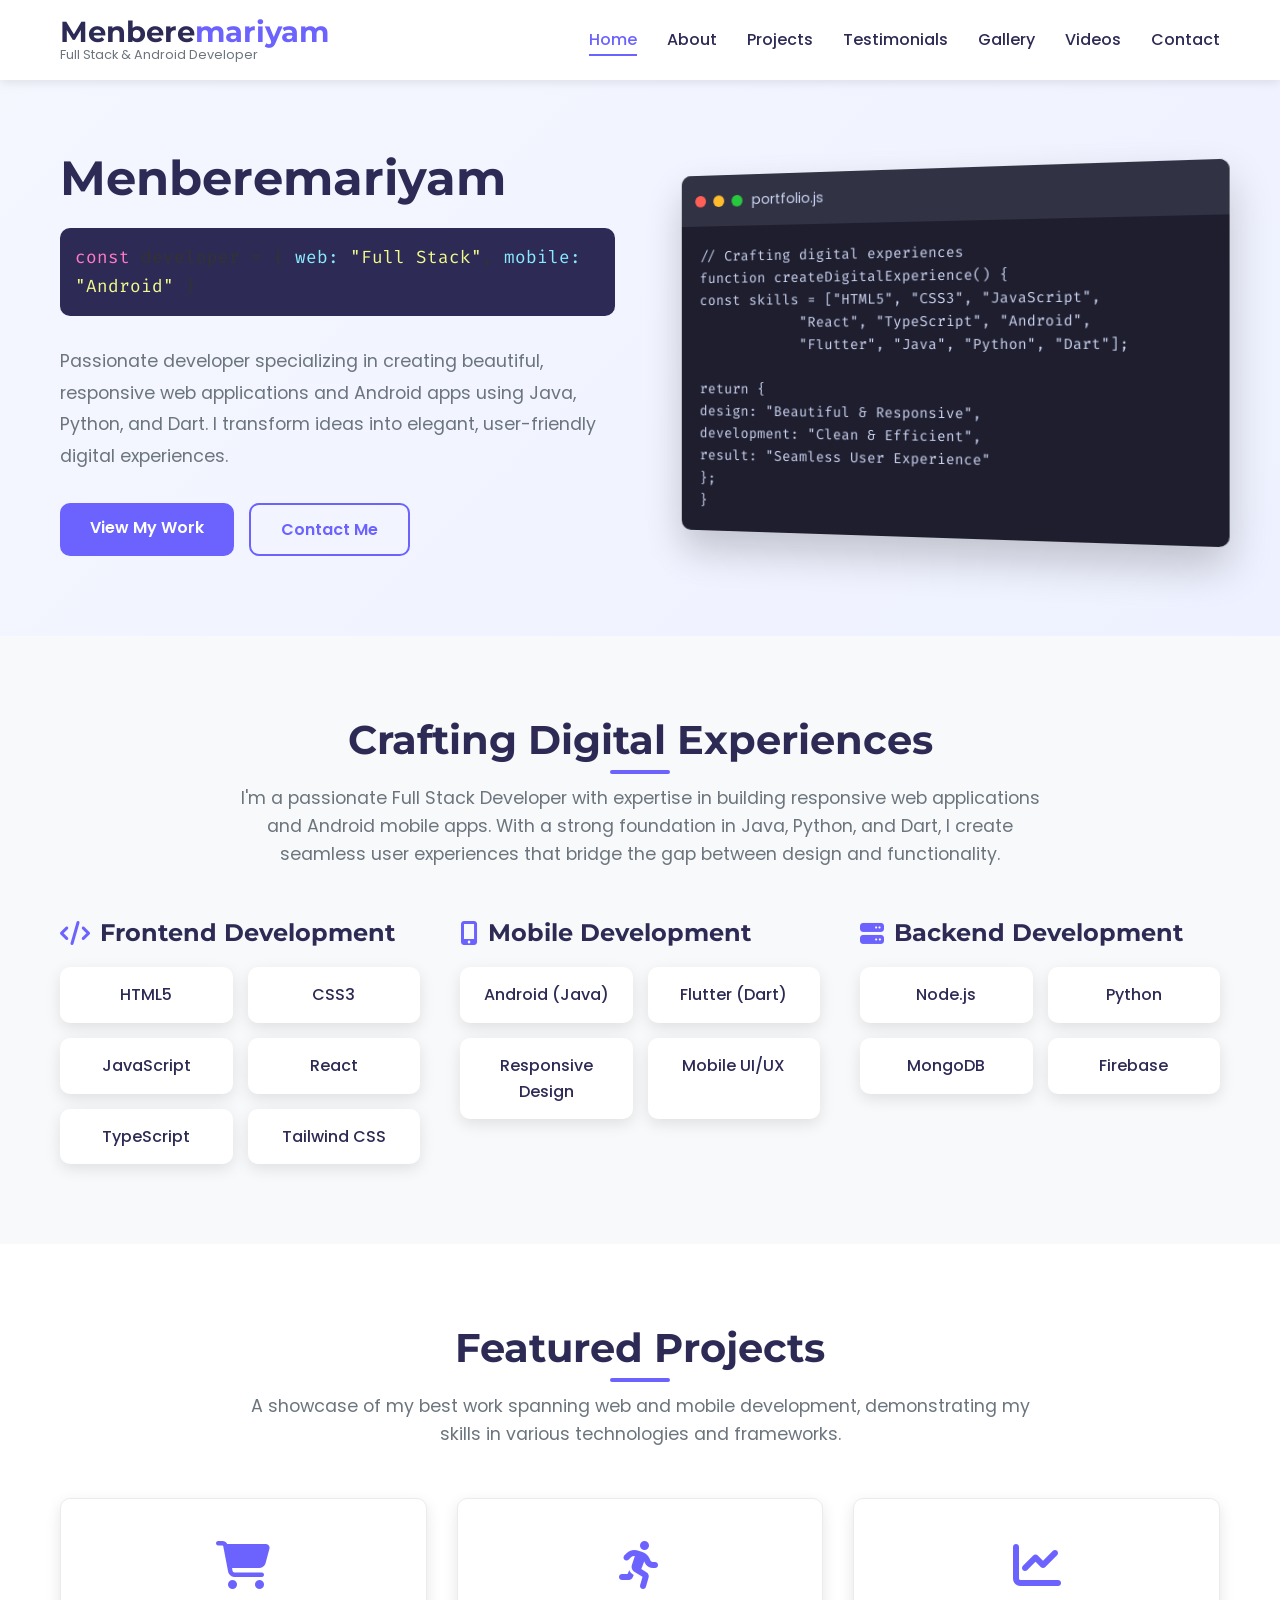
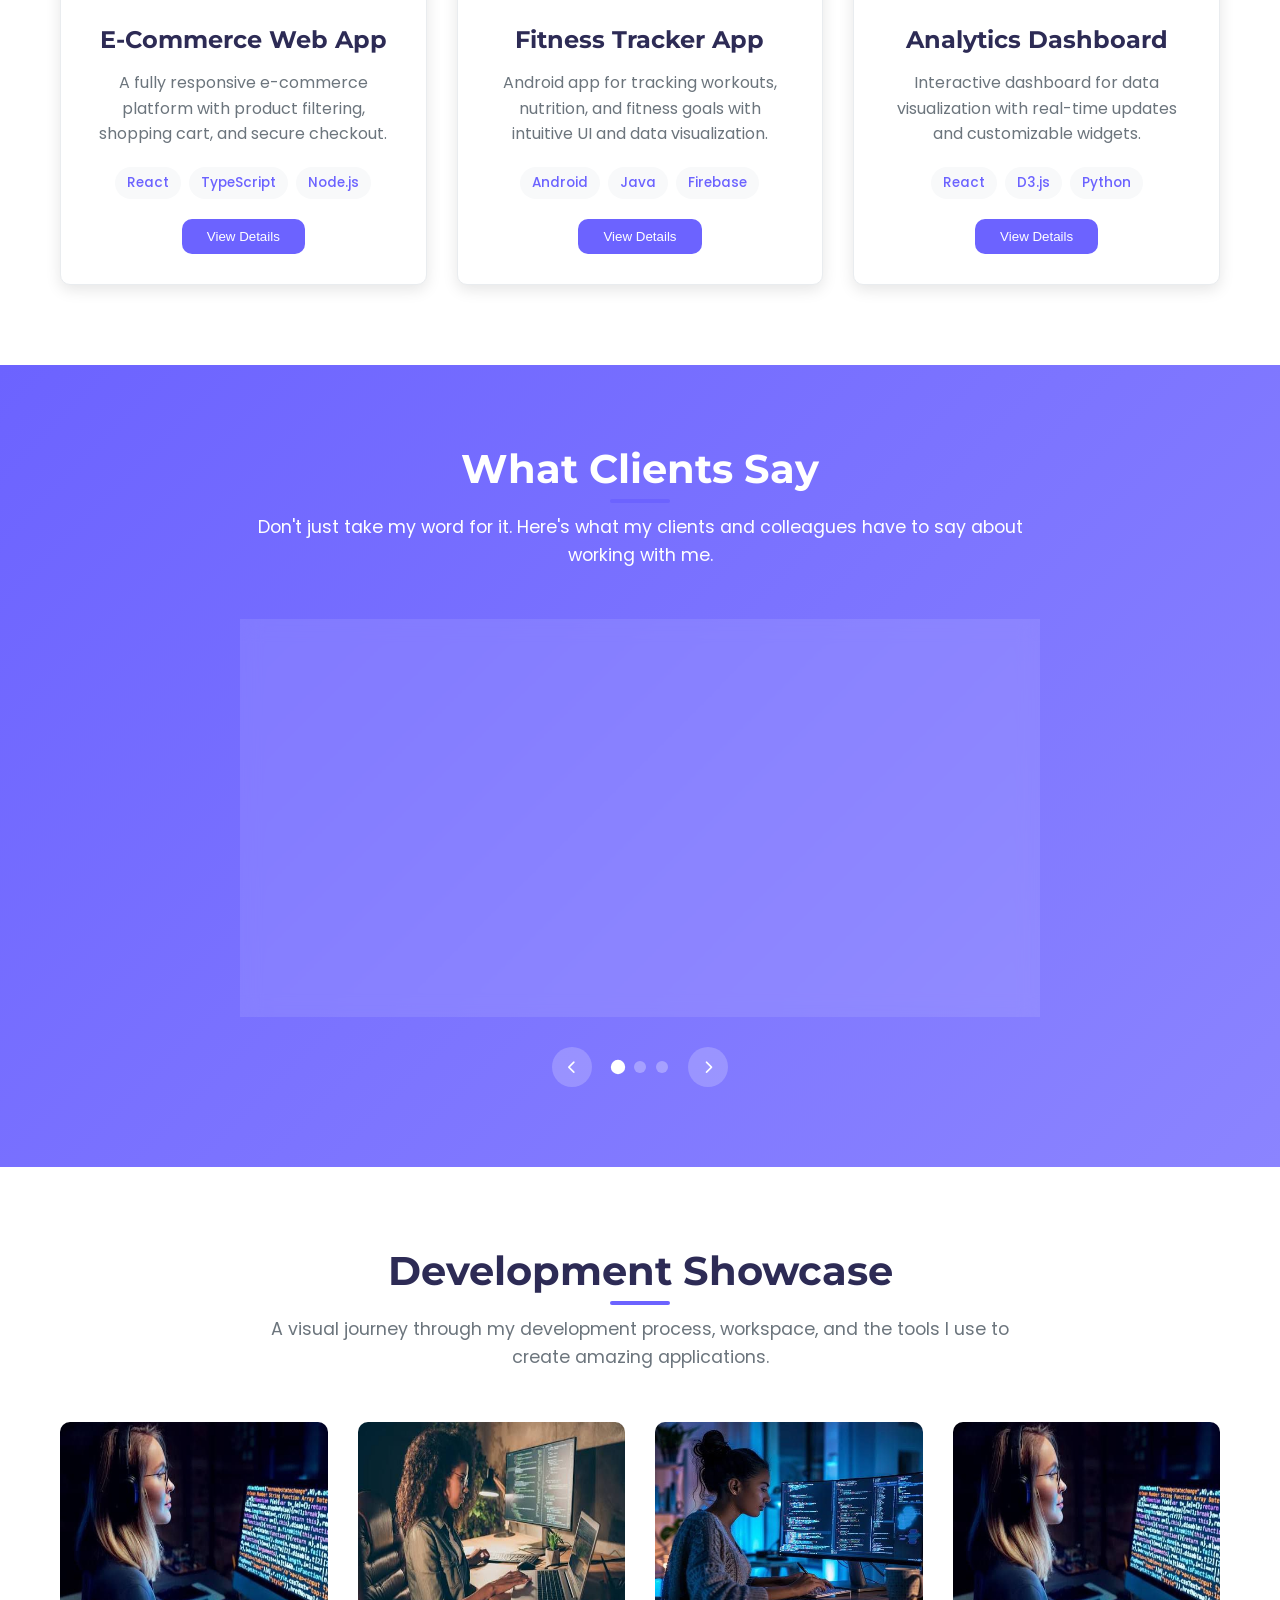
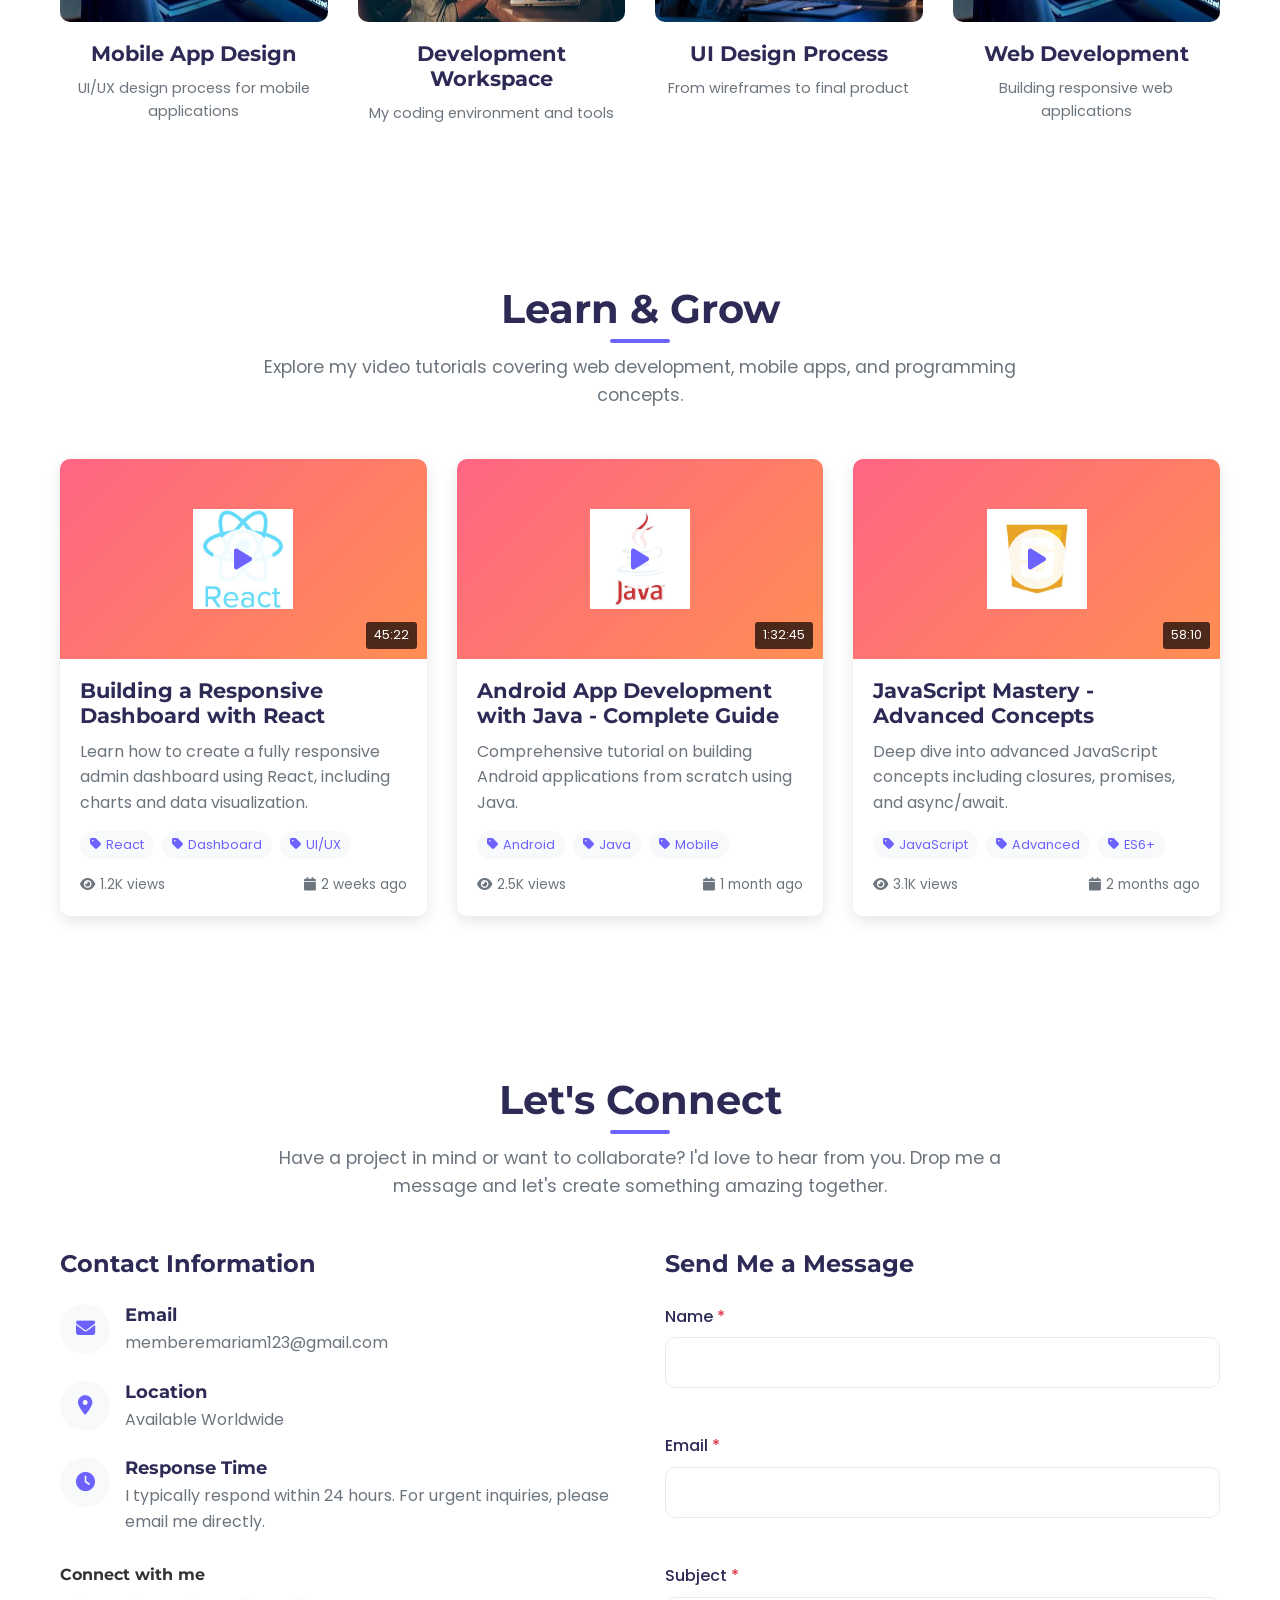
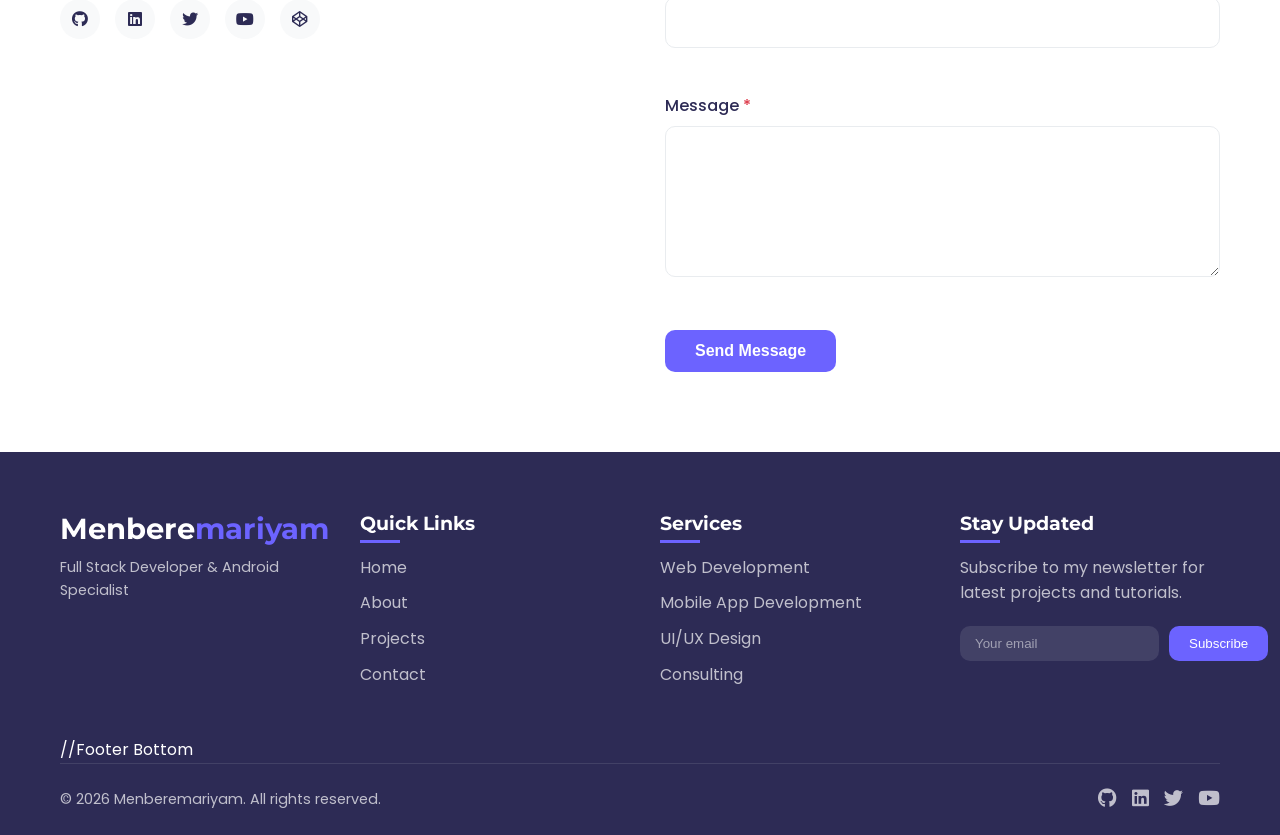
==== commit 118ff442: "Personal Portfolio" ====
--- a/index.html
+++ b/index.html
@@ -708,6 +708,7 @@
           </div>
         </div>
 
+        //Footer Bottom
         <div class="footer-bottom">
           <p>
             &copy; <span id="currentYear"></span> Menberemariyam. All rights
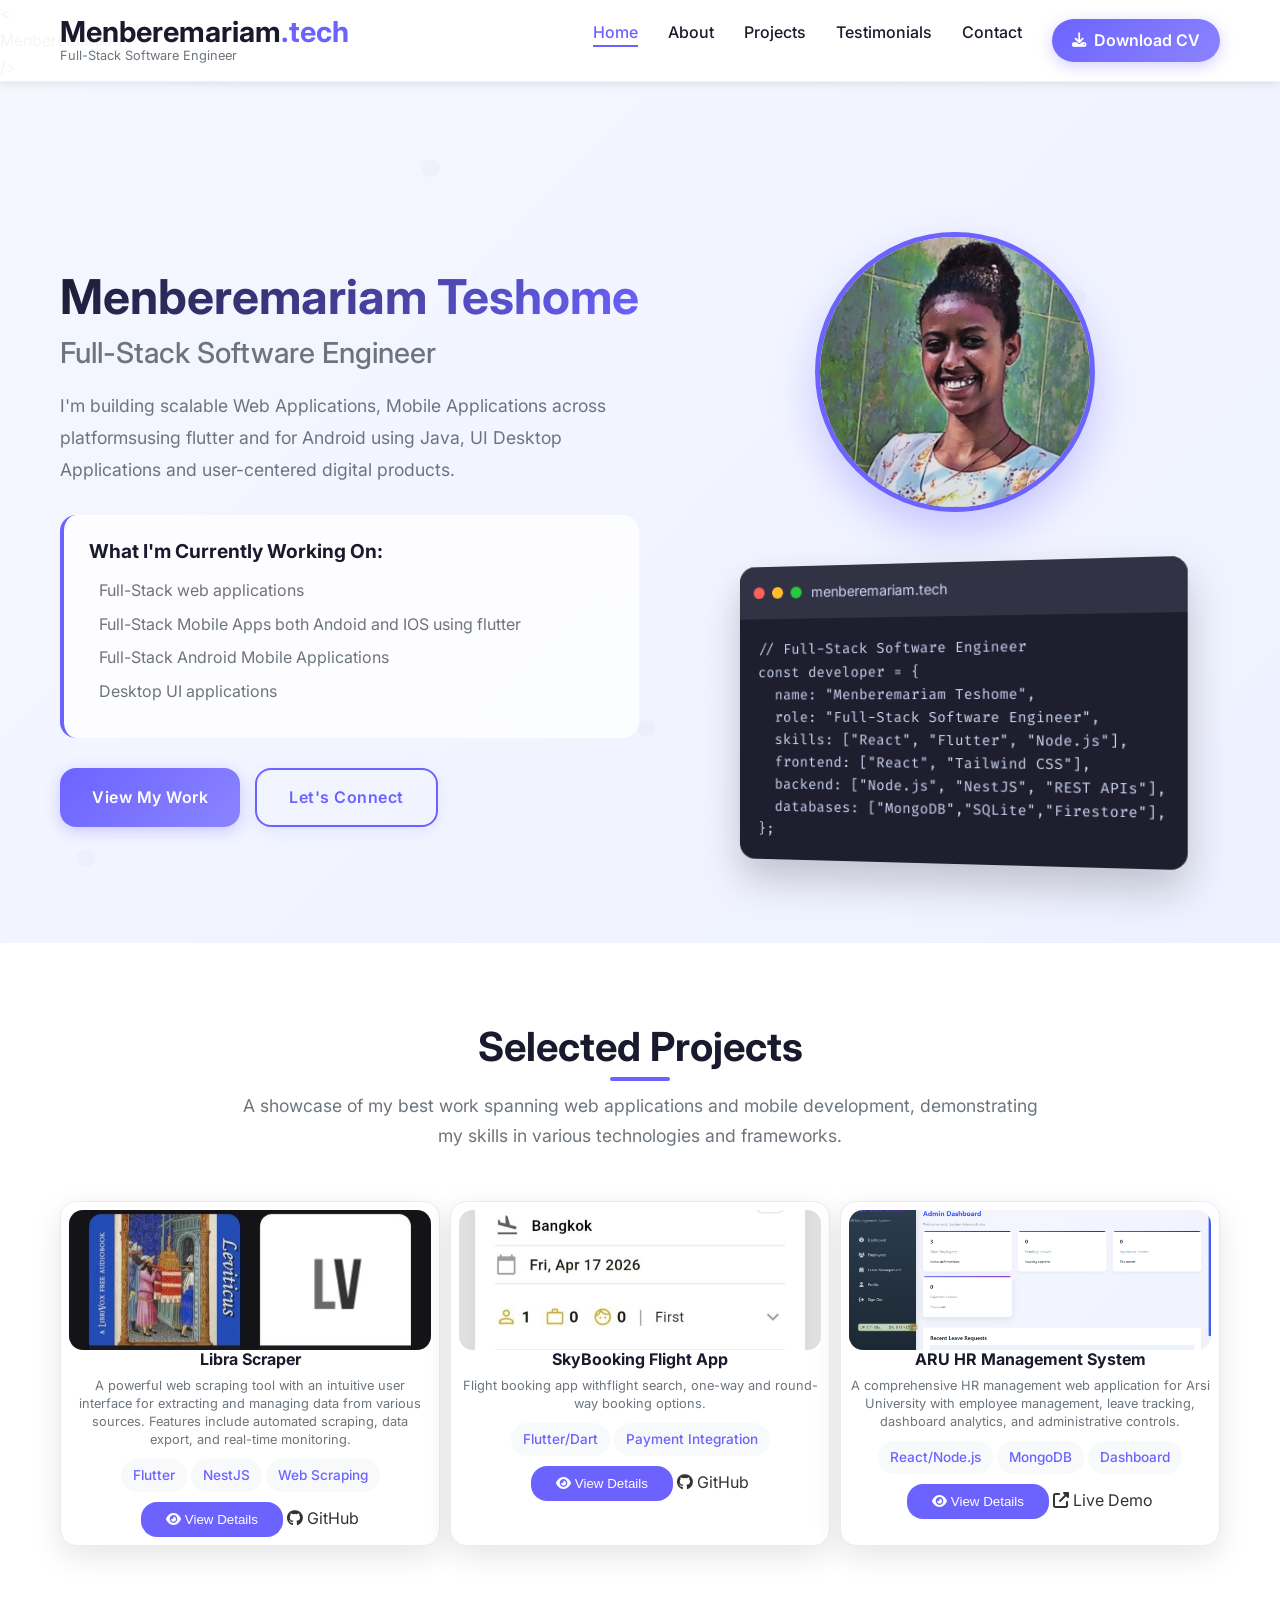
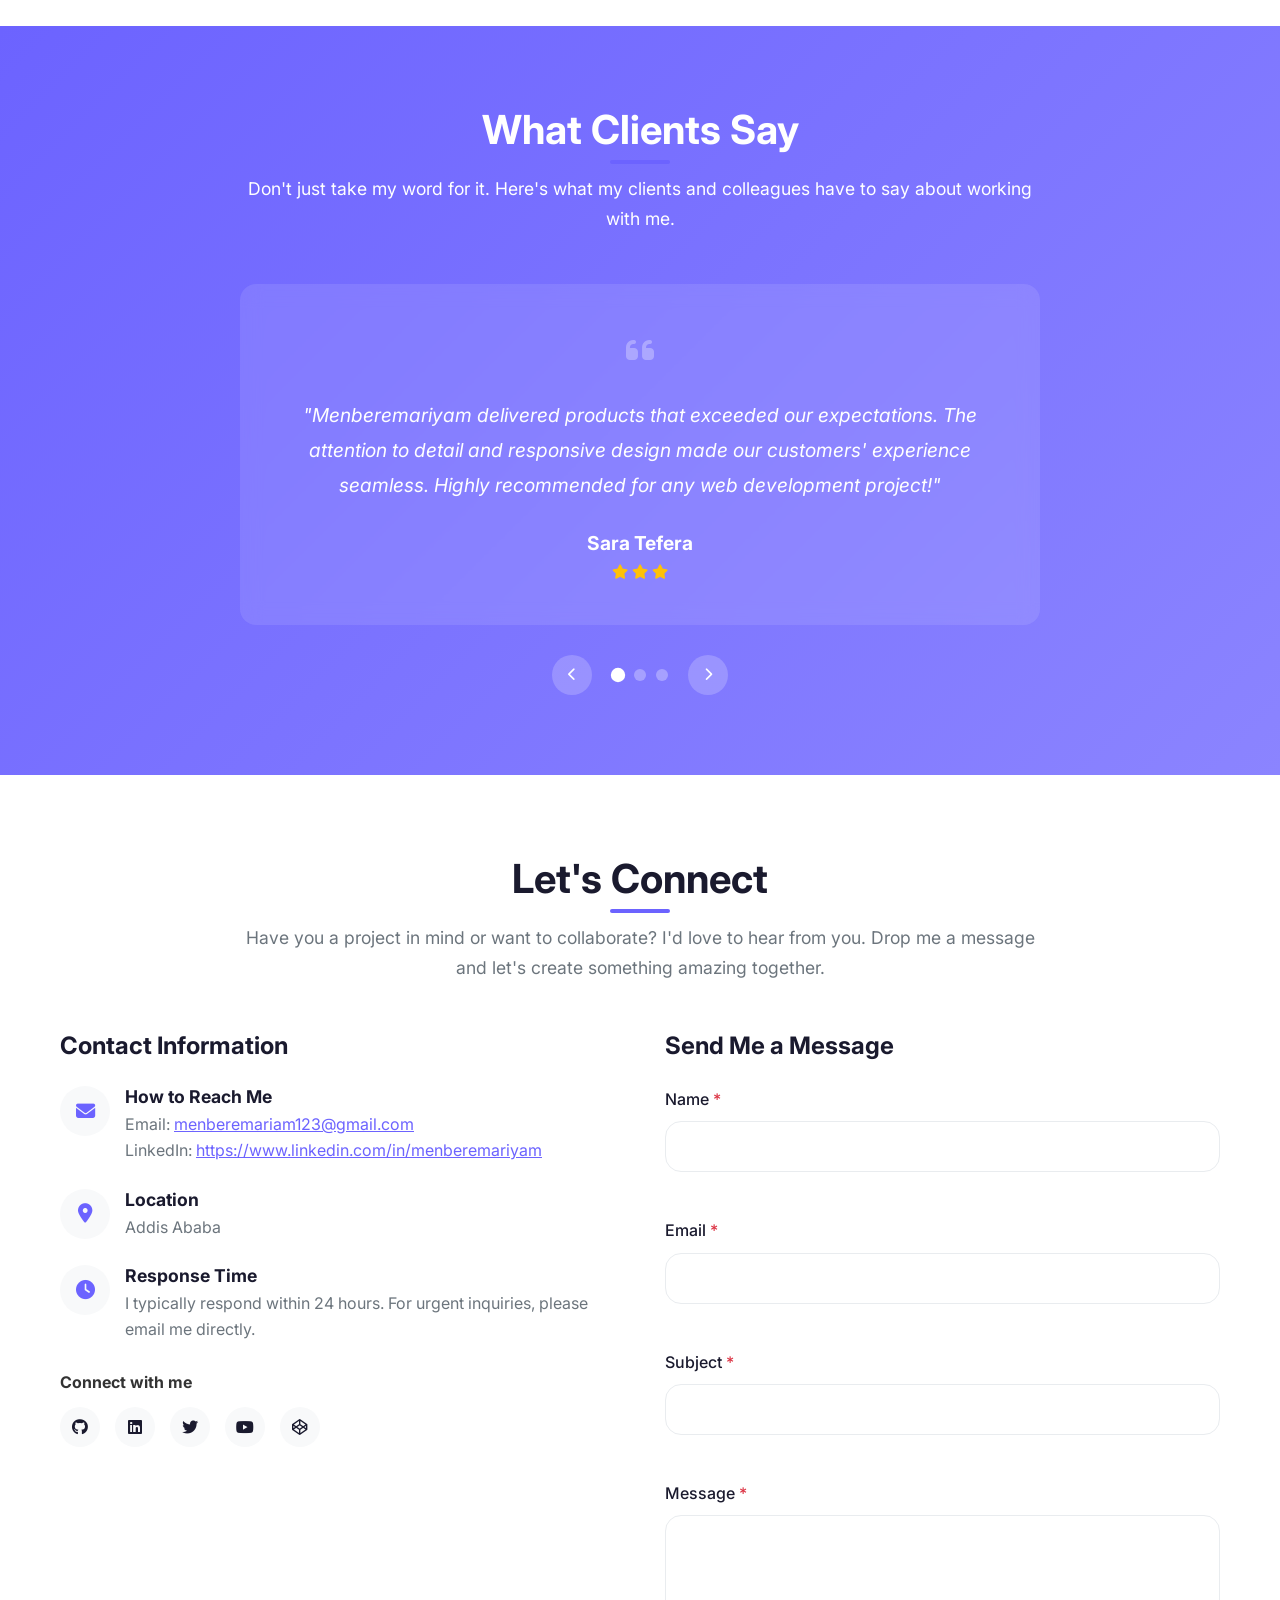
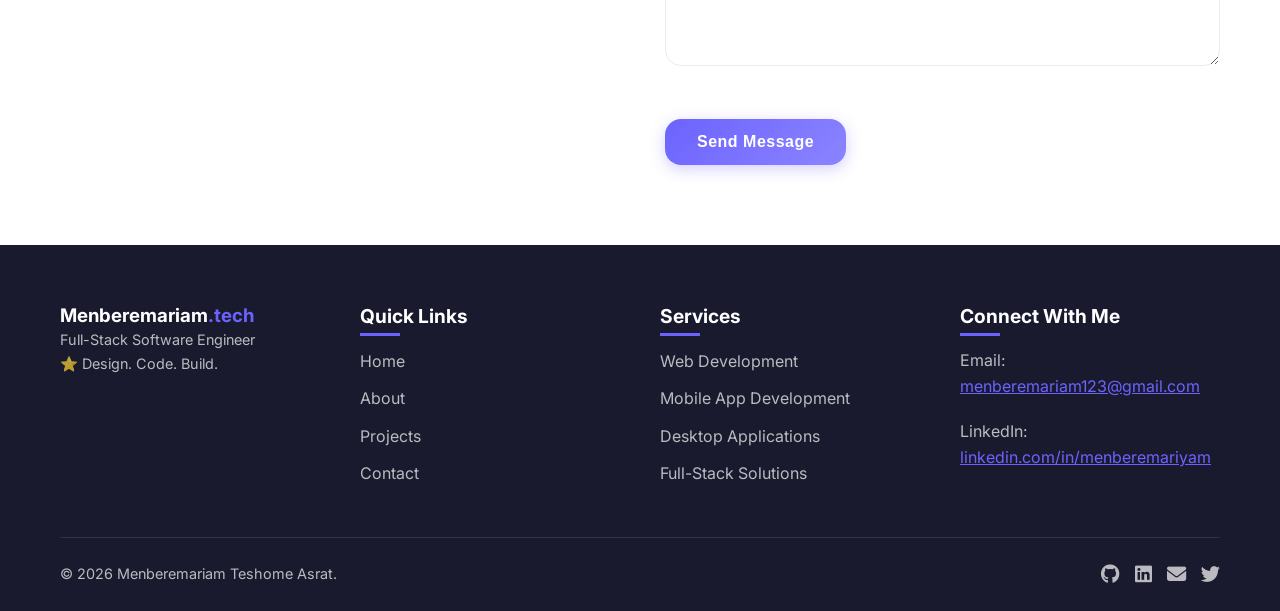
==== commit b7b9d086: "Updated homepage UI and fixed navbar styles" ====
--- a/index.html
+++ b/index.html
@@ -1,757 +1,506 @@
 <!DOCTYPE html>
 <html lang="en">
-  <head>
-    <meta charset="UTF-8" />
-    <meta name="viewport" content="width=device-width, initial-scale=1.0" />
-    <title>Menberemariyam - Full Stack & Android Developer</title>
-    <link rel="stylesheet" href="style.css" />
-    <link
-      rel="stylesheet"
-      href="https://cdnjs.cloudflare.com/ajax/libs/font-awesome/6.4.0/css/all.min.css"
-    />
-    <link
-      href="https://fonts.googleapis.com/css2?family=Poppins:wght@300;400;500;600;700&family=Montserrat:wght@400;500;600;700&family=Fira+Code:wght@400;500&display=swap"
-      rel="stylesheet"
-    />
-  </head>
-  <body>
-    <!-- Navigation -->
-    <nav class="navbar">
-      <div class="container">
-        <div class="logo">
-          <h1>Menbere<span>mariyam</span></h1>
-          <p class="tagline">Full Stack & Android Developer</p>
-        </div>
-        <ul class="nav-links">
-          <li><a href="#home" class="active">Home</a></li>
-          <li><a href="#about">About</a></li>
-          <li><a href="#projects">Projects</a></li>
-          <li><a href="#testimonials">Testimonials</a></li>
-          <li><a href="#gallery">Gallery</a></li>
-          <li><a href="#videos">Videos</a></li>
-          <li><a href="#contact">Contact</a></li>
-        </ul>
-        <button class="menu-toggle">
-          <i class="fas fa-bars"></i>
-        </button>
-      </div>
-    </nav>
-
-    <!-- Hero Section -->
-    <section id="home" class="hero">
-      <div class="container">
-        <div class="hero-content">
-          <div class="hero-text">
-            <h1 class="developer-title animate-typing">Menberemariyam</h1>
-            <div class="developer-definition">
-              <code>
-                <span class="keyword">const</span> developer = {
-                <span class="property">web:</span>
-                <span class="value">"Full Stack"</span>,
-                <span class="property">mobile:</span>
-                <span class="value">"Android"</span> }
-              </code>
-            </div>
-            <p class="hero-description">
-              Passionate developer specializing in creating beautiful,
-              responsive web applications and Android apps using Java, Python,
-              and Dart. I transform ideas into elegant, user-friendly digital
-              experiences.
+
+<head>
+  <meta charset="UTF-8" />
+  <meta name="viewport" content="width=device-width, initial-scale=1.0" />
+  <title>Menberemariam Teshome Asrat - Full-Stack Software Engineer</title>
+  <!-- Main CSS (imports all modular CSS files) -->
+  <link rel="stylesheet" href="css/main.css" />
+  <!-- Font Awesome Icons -->
+  <link rel="stylesheet" href="https://cdnjs.cloudflare.com/ajax/libs/font-awesome/6.4.0/css/all.min.css" />
+  <!-- Favicon -->
+  <link rel="icon" type="image/svg+xml"
+    href="data:image/svg+xml,<svg xmlns='http://www.w3.org/2000/svg' viewBox='0 0 100 100'><text y='.9em' font-size='90'>👨‍💻</text></svg>">
+</head>
+
+<body>
+  <!-- Loading Screen -->
+  <div id="loading-screen" class="loading-screen">
+    <div class="loading-content">
+      <div class="loading-logo">
+        <div class="code-brackets">&lt;</div>
+        <div class="loading-name">Menberemariam</div>
+        <div class="code-brackets">/&gt;</div>
+      </div>
+      <!-- <div class="loading-bar">
+        <div class="loading-progress"></div>
+      </div> -->
+      
+    </div>
+  </div>
+
+  <!-- Navigation -->
+  <nav class="navbar">
+    <div class="container">
+      <div class="logo">
+        <h1>Menberemariam<span>.tech</span></h1>
+        <p class="tagline">Full-Stack Software Engineer</p>
+      </div>
+      <ul class="nav-links">
+        <li><a href="#home" class="active">Home</a></li>
+        <li><a href="#about">About</a></li>
+        <li><a href="#projects">Projects</a></li>
+        <li><a href="#testimonials">Testimonials</a></li>
+        <li><a href="#contact">Contact</a></li>
+        <li><a href="#" class="cv-download" id="downloadCV"><i class="fas fa-download"></i> Download CV</a></li>
+      </ul>
+      <button class="menu-toggle">
+        <i class="fas fa-bars"></i>
+      </button>
+    </div>
+  </nav>
+
+  <!-- Hero Section -->
+  <section id="home" class="hero">
+    <div class="container">
+      <div class="hero-content">
+        <div class="hero-text" data-aos="fade-right" data-aos-duration="1000">
+          <h1 class="developer-title animate-typing">Menberemariam Teshome</h1>
+          <h2 class="role-title">Full-Stack Software Engineer</h2>
+          <p class="hero-description">
+            I'm building scalable Web Applications, Mobile Applications across platformsusing flutter 
+            and for Android using Java, UI Desktop Applications and user-centered digital products.
+          </p>
+
+          <div class="current-work" data-aos="fade-up" data-aos-delay="300">
+            <h3>What I'm Currently Working On:</h3>
+            <ul class="work-list">
+              <li>Full-Stack web applications</li>
+              <li>Full-Stack Mobile Apps both Andoid and IOS using flutter</li>
+              <li>Full-Stack Android Mobile Applications</li>
+              <li>Desktop UI applications</li>
+              
+            </ul>
+          </div>
+
+          <div class="hero-buttons" data-aos="fade-up" data-aos-delay="500">
+            <a href="#projects" class="btn btn-primary pulse-animation">View My Work</a>
+            <a href="#contact" class="btn btn-secondary">Let's Connect</a>
+          </div>
+        </div>
+        <div class="hero-image" data-aos="fade-left" data-aos-duration="1000">
+          <div class="profile-section">
+            <div class="profile-image-container">
+              <img src="./images/mem1.png" alt="Menberemariam Teshome " class="profile-image" />
+              <div class="profile-overlay">
+              
+              </div>
+            </div>
+            
+            <div class="code-window">
+              <div class="window-header">
+                <div class="window-dots">
+                  <span class="dot red"></span>
+                  <span class="dot yellow"></span>
+                  <span class="dot green"></span>
+                </div>
+                <span class="window-title">menberemariam.tech</span>
+              </div>
+              <div class="window-content">
+                <pre><code>// Full-Stack Software Engineer
+const developer = {
+  name: "Menberemariam Teshome",
+  role: "Full-Stack Software Engineer",
+  skills: ["React", "Flutter", "Node.js"],
+  frontend: ["React", "Tailwind CSS"],
+  backend: ["Node.js", "NestJS", "REST APIs"],
+  databases: ["MongoDB","SQLite","Firestore"],
+};
+</code></pre>
+              </div>
+            </div>
+          </div>
+        </div>
+      </div>
+  </section>
+
+  <section id="projects" class="section projects">
+    <div class="container">
+      <h2 class="section-title" data-aos="fade-up">Selected Projects</h2>
+      <p class="section-subtitle" data-aos="fade-up" data-aos-delay="100">
+        A showcase of my best work spanning web applications and mobile development,
+        demonstrating my skills in various technologies and frameworks.
+      </p>
+
+      <div class="project-cards">
+        <div class="project-card" data-project="Libra-Scrape" data-aos="fade-up" data-aos-delay="200">
+          <div class="project-image">
+            <img src="./images/libra-scrape.png" alt="Libra Scraper" />
+            <div class="project-overlay">
+              <div class="overlay-content">
+                <i class="fas fa-desktop"></i>
+                <h4>Mobile App</h4>
+              </div>
+            </div>
+          </div>
+          <div class="project-content">
+            <div class="project-header">
+              <h3>Libra Scraper</h3>
+            </div>
+            <p>
+              A powerful web scraping tool with an intuitive user interface for extracting and managing data from various sources. Features include automated scraping, data export, and real-time monitoring.
             </p>
-            <div class="hero-buttons">
-              <a href="#projects" class="btn btn-primary pulse-animation"
-                >View My Work</a
-              >
-              <a href="#contact" class="btn btn-secondary">Contact Me</a>
-            </div>
-          </div>
-          <div class="hero-image">
-            <!-- Add your profile picture here -->
-            <div class="hero-image">
-              <div class="code-window">
-                  <div class="window-header">
-                      <div class="window-dots">
-                          <span class="dot red"></span>
-                          <span class="dot yellow"></span>
-                          <span class="dot green"></span>
-                      </div>
-                      <span class="window-title">portfolio.js</span>
-                  </div>
-                  <div class="window-content">
-                      <pre><code>// Crafting digital experiences
-function createDigitalExperience() {
-const skills = ["HTML5", "CSS3", "JavaScript", 
-            "React", "TypeScript", "Android", 
-            "Flutter", "Java", "Python", "Dart"];
-
-return {
-design: "Beautiful & Responsive",
-development: "Clean & Efficient",
-result: "Seamless User Experience"
-};
-}</code></pre>
-                  </div>
-              </div>
-          </div>
-        </div>
-      </div>
-    </section>
-
-    <!-- About Section -->
-    <section id="about" class="section about">
-      <div class="container">
-        <h2 class="section-title">Crafting Digital Experiences</h2>
-        <p class="section-subtitle">
-          I'm a passionate Full Stack Developer with expertise in building
-          responsive web applications and Android mobile apps. With a strong
-          foundation in Java, Python, and Dart, I create seamless user
-          experiences that bridge the gap between design and functionality.
+            <div class="project-tags">
+              <span class="tag">Flutter</span>
+              <span class="tag">NestJS</span>
+              <span class="tag">Web Scraping</span>
+            </div>
+            <div class="project-buttons">
+              <button class="btn-view-project" data-modal="libra-scraper">
+                <i class="fas fa-eye"></i> View Details
+              </button>
+              <a href="https://github.com/menberemariam/Libra-Scrape" target="_blank" class="btn-project-link">
+                <i class="fab fa-github"></i> GitHub
+              </a>
+            </div>
+          </div>
+        </div>
+
+        <div class="project-card" data-project="unlockgen" data-aos="fade-up" data-aos-delay="300">
+          <div class="project-image">
+            <img src="./images/skyBook.png" alt="UnlockGen Mentorship Platform" />
+            <div class="project-overlay">
+              <div class="overlay-content">
+                <i class="fas fa-users"></i>
+                <h4>Mobile App</h4>
+              </div>
+            </div>
+          </div>
+          <div class="project-content">
+            <div class="project-header">
+              <h3>SkyBooking Flight App</h3>
+            </div>
+            <p>
+              Flight booking app withflight search, one-way and round-way booking options.
+            </p>
+            <div class="project-tags">
+              <span class="tag">Flutter/Dart</span>
+              <span class="tag">Payment Integration</span>
+            </div>
+            <div class="project-buttons">
+              <button class="btn-view-project" data-modal="skybooking">
+                <i class="fas fa-eye"></i> View Details
+              </button>
+              <a href="https://github.com/FloTravel/UnlockGen-Mentorship-Group2" target="_blank" class="btn-project-link">
+
+                <i class="fab fa-github"></i> GitHub
+              </a>
+            </div>
+          </div>
+        </div>
+
+        <div class="project-card" data-project="aruhr" data-aos="fade-up" data-aos-delay="400">
+          <div class="project-image">
+            <img src="./images/HR_cover.png" alt="ARU HR Management System" />
+            <div class="project-overlay">
+              <div class="overlay-content">
+                <i class="fas fa-desktop"></i>
+                <h4>Web App</h4>
+              </div>
+            </div>
+          </div>
+          <div class="project-content">
+            <div class="project-header">
+              <h3>ARU HR Management System</h3>
+            </div>
+            <p>
+              A comprehensive HR management web application for Arsi University with employee management, leave tracking, dashboard analytics, and administrative controls.
+            </p>
+            <div class="project-tags">
+              <span class="tag">React/Node.js</span>
+              <span class="tag">MongoDB</span>
+              <span class="tag">Dashboard</span>
+            </div>
+            <div class="project-buttons">
+              <button class="btn-view-project" data-modal="aruhr">
+                <i class="fas fa-eye"></i> View Details
+              </button>
+              <a href="https://hr-managment-system-seven.vercel.app/" class="btn-project-link">
+                <i class="fas fa-external-link-alt"></i> Live Demo
+              </a>
+            </div>
+          </div>
+        </div>
+      </div>
+    </div>
+  </section>
+
+  <!-- Testimonials Section -->
+  <section id="testimonials" class="section testimonials">
+    <div class="container">
+      <h2 class="section-title">What Clients Say</h2>
+      <p class="section-subtitle">
+        Don't just take my word for it. Here's what my clients and colleagues
+        have to say about working with me.
+      </p>
+
+      <div class="testimonial-slider">
+        <div class="testimonial active">
+          <div class="testimonial-content">
+            <div class="quote-icon"><i class="fas fa-quote-left"></i></div>
+            <p class="testimonial-text">
+              "Menberemariyam delivered products that exceeded our expectations. The attention to detail and
+              responsive design made our customers' experience seamless.
+              Highly recommended for any web development project!"
+            </p>
+            <div class="testimonial-author">
+              <div class="author-info">
+                <h4>Sara Tefera</h4>
+                <div class="stars">
+                  <i class="fas fa-star"></i>
+                  <i class="fas fa-star"></i>
+                  <i class="fas fa-star"></i>
+                </div>
+              </div>
+            </div>
+          </div>
+        </div>
+
+        <div class="testimonial">
+          <div class="testimonial-content">
+            <div class="quote-icon"><i class="fas fa-quote-left"></i></div>
+            <p class="testimonial-text">
+              "The Android app developed by Menberemariyam has been
+              instrumental in our business growth. Clean code, excellent
+              documentation, and timely delivery. Will definitely work with
+              them again!"
+            </p>
+            <div class="testimonial-author">
+              <div class="author-info">
+                <h4>Mikiyas Haile</h4>
+                
+                <div class="stars">
+                  <i class="fas fa-star"></i>
+                  <i class="fas fa-star"></i>
+                  <i class="fas fa-star"></i>
+                  <i class="fas fa-star-half-alt"></i>
+                </div>
+              </div>
+            </div>
+          </div>
+        </div>
+
+        <div class="testimonial">
+          <div class="testimonial-content">
+            <div class="quote-icon"><i class="fas fa-quote-left"></i></div>
+            <p class="testimonial-text">
+              "Working with Menberemariyam was a pleasure. They understood our
+              requirements perfectly and delivered a beautiful, responsive
+              website that perfectly represents our brand."
+            </p>
+            <div class="testimonial-author">
+              <div class="author-info">
+                <h4>Elham Bedro</h4>
+                <div class="stars">
+                  <i class="fas fa-star"></i>
+                  <i class="fas fa-star"></i>
+                  <i class="fas fa-star"></i>
+                </div>
+              </div>
+            </div>
+          </div>
+        </div>
+
+        <div class="slider-controls">
+          <button class="slider-btn prev">
+            <i class="fas fa-chevron-left"></i>
+          </button>
+          <div class="slider-dots">
+            <span class="dot active" data-index="0"></span>
+            <span class="dot" data-index="1"></span>
+            <span class="dot" data-index="2"></span>
+          </div>
+          <button class="slider-btn next">
+            <i class="fas fa-chevron-right"></i>
+          </button>
+        </div>
+      </div>
+    </div>
+  </section>
+
+  <!-- Contact Section -->
+  <section id="contact" class="section contact">
+    <div class="container">
+      <h2 class="section-title">Let's Connect</h2>
+      <p class="section-subtitle">
+        Have you a project in mind or want to collaborate? I'd love to hear from
+        you. Drop me a message and let's create something amazing together.
+      </p>
+
+      <div class="contact-container">
+        <div class="contact-info">
+          <h3>Contact Information</h3>
+          <div class="contact-item">
+            <div class="contact-icon">
+              <i class="fas fa-envelope"></i>
+            </div>
+            <div class="contact-details">
+              <h4>How to Reach Me</h4>
+              <p>Email: <a href="menberemariam123@gmail.com"
+                  target="_blank">menberemariam123@gmail.com</a></p>
+              <p>LinkedIn: <a href="https://www.linkedin.com/in/menberemariyam"
+                  target="_blank">https://www.linkedin.com/in/menberemariyam</a></p>
+            </div>
+          </div>
+
+          <div class="contact-item">
+            <div class="contact-icon">
+              <i class="fas fa-map-marker-alt"></i>
+            </div>
+            <div class="contact-details">
+              <h4>Location</h4>
+              <p>Addis Ababa</p>
+            </div>
+          </div>
+
+          <div class="contact-item">
+            <div class="contact-icon">
+              <i class="fas fa-clock"></i>
+            </div>
+            <div class="contact-details">
+              <h4>Response Time</h4>
+              <p>
+                I typically respond within 24 hours. For urgent inquiries,
+                please email me directly.
+              </p>
+            </div>
+          </div>
+
+          <div class="social-links">
+            <h4>Connect with me</h4>
+            <div class="social-icons">
+              <a href="#" class="social-icon"><i class="fab fa-github"></i></a>
+              <a href="#" class="social-icon"><i class="fab fa-linkedin"></i></a>
+              <a href="#" class="social-icon"><i class="fab fa-twitter"></i></a>
+              <a href="#" class="social-icon"><i class="fab fa-youtube"></i></a>
+              <a href="#" class="social-icon"><i class="fab fa-codepen"></i></a>
+            </div>
+          </div>
+        </div>
+
+        <div class="contact-form">
+          <h3>Send Me a Message</h3>
+          <form id="contactForm">
+            <div class="form-group">
+              <label for="name">Name <span class="required">*</span></label>
+              <input type="text" id="name" name="name" required />
+              <div class="error-message" id="nameError"></div>
+            </div>
+
+            <div class="form-group">
+              <label for="email">Email <span class="required">*</span></label>
+              <input type="email" id="email" name="email" required />
+              <div class="error-message" id="emailError"></div>
+            </div>
+
+            <div class="form-group">
+              <label for="subject">Subject <span class="required">*</span></label>
+              <input type="text" id="subject" name="subject" required />
+              <div class="error-message" id="subjectError"></div>
+            </div>
+
+            <div class="form-group">
+              <label for="message">Message <span class="required">*</span></label>
+              <textarea id="message" name="message" rows="5" required></textarea>
+              <div class="error-message" id="messageError"></div>
+            </div>
+
+            <button type="submit" class="btn btn-primary" id="submitBtn">
+              <span class="btn-text">Send Message</span>
+              <span class="btn-loading"><i class="fas fa-spinner fa-spin"></i> Sending...</span>
+            </button>
+
+            <div class="form-message" id="formMessage"></div>
+          </form>
+        </div>
+      </div>
+    </div>
+  </section>
+
+  <!-- Footer -->
+  <footer class="footer">
+    <div class="container">
+      <div class="footer-content">
+        <div class="footer-logo">
+          <h3>Menberemariam<span>.tech</span></h3>
+          <p>Full-Stack Software Engineer</p>
+          <p>⭐️ Design. Code. Build.</p>
+        </div>
+
+        <div class="footer-links">
+          <h3>Quick Links</h3>
+          <ul>
+            <li><a href="#home">Home</a></li>
+            <li><a href="#about">About</a></li>
+            <li><a href="#projects">Projects</a></li>
+            <li><a href="#contact">Contact</a></li>
+          </ul>
+        </div>
+
+        <div class="footer-services">
+          <h3>Services</h3>
+          <ul>
+            <li>Web Development</li>
+            <li>Mobile App Development</li>
+            <li>Desktop Applications</li>
+            <li>Full-Stack Solutions</li>
+          </ul>
+        </div>
+
+        <div class="footer-newsletter">
+          <h3>Connect With Me</h3>
+          <p>Email: <a href="menberemariam123@gmail.com"
+                  target="_blank">menberemariam123@gmail.com</a></p>
+          <p>LinkedIn: <a href="https://www.linkedin.com/in/menberemariyam" target="_blank"
+              style="color: var(--primary);">linkedin.com/in/menberemariyam</a></p>
+        </div>
+      </div>
+
+      <div class="footer-bottom">
+        <p>
+          &copy; <span id="currentYear"></span> Menberemariam Teshome Asrat.
         </p>
-
-        <div class="skills-container">
-          <div class="skills-section">
-            <h3><i class="fas fa-code"></i> Frontend Development</h3>
-            <div class="skills-grid">
-              <div class="skill-item" data-skill="HTML5">
-                <span>HTML5</span>
-              </div>
-              <div class="skill-item" data-skill="CSS3"><span>CSS3</span></div>
-              <div class="skill-item" data-skill="JavaScript">
-                <span>JavaScript</span>
-              </div>
-              <div class="skill-item" data-skill="React">
-                <span>React</span>
-              </div>
-              <div class="skill-item" data-skill="TypeScript">
-                <span>TypeScript</span>
-              </div>
-              <div class="skill-item" data-skill="Tailwind">
-                <span>Tailwind CSS</span>
-              </div>
-            </div>
-          </div>
-
-          <div class="skills-section">
-            <h3><i class="fas fa-mobile-alt"></i> Mobile Development</h3>
-            <div class="skills-grid">
-              <div class="skill-item" data-skill="Android">
-                <span>Android (Java)</span>
-              </div>
-              <div class="skill-item" data-skill="Flutter">
-                <span>Flutter (Dart)</span>
-              </div>
-              <div class="skill-item" data-skill="Responsive">
-                <span>Responsive Design</span>
-              </div>
-              <div class="skill-item" data-skill="UI/UX">
-                <span>Mobile UI/UX</span>
-              </div>
-            </div>
-          </div>
-
-          <div class="skills-section">
-            <h3><i class="fas fa-server"></i> Backend Development</h3>
-            <div class="skills-grid">
-              <div class="skill-item" data-skill="NodeJS">
-                <span>Node.js</span>
-              </div>
-              <div class="skill-item" data-skill="Python">
-                <span>Python</span>
-              </div>
-              <div class="skill-item" data-skill="MongoDB">
-                <span>MongoDB</span>
-              </div>
-              <div class="skill-item" data-skill="Firebase">
-                <span>Firebase</span>
-              </div>
-            </div>
-          </div>
-        </div>
-      </div>
-    </section>
-
-    <!-- Projects Section -->
-    <section id="projects" class="section projects">
-      <div class="container">
-        <h2 class="section-title">Featured Projects</h2>
-        <p class="section-subtitle">
-          A showcase of my best work spanning web and mobile development,
-          demonstrating my skills in various technologies and frameworks.
-        </p>
-
-        <div class="project-cards">
-          <div class="project-card" data-project="ecommerce">
-            <div class="project-content">
-              <div class="project-icon">
-                <i class="fas fa-shopping-cart"></i>
-              </div>
-              <h3>E-Commerce Web App</h3>
-              <p>
-                A fully responsive e-commerce platform with product filtering,
-                shopping cart, and secure checkout.
-              </p>
-              <div class="project-tags">
-                <span class="tag">React</span>
-                <span class="tag">TypeScript</span>
-                <span class="tag">Node.js</span>
-              </div>
-              <button class="btn-view-project" data-modal="modal1">
-                View Details
-              </button>
-            </div>
-          </div>
-
-          <div class="project-card" data-project="fitness">
-          
-            <div class="project-content">
-              <div class="project-icon">
-                <i class="fas fa-running"></i>
-              </div>
-              <h3>Fitness Tracker App</h3>
-              <p>
-                Android app for tracking workouts, nutrition, and fitness goals
-                with intuitive UI and data visualization.
-              </p>
-              <div class="project-tags">
-                <span class="tag">Android</span>
-                <span class="tag">Java</span>
-                <span class="tag">Firebase</span>
-              </div>
-              <button class="btn-view-project" data-modal="modal2">
-                View Details
-              </button>
-            </div>
-          </div>
-
-          <div class="project-card" data-project="dashboard">
-            
-            <div class="project-content">
-              <div class="project-icon">
-                <i class="fas fa-chart-line"></i>
-              </div>
-              <h3>Analytics Dashboard</h3>
-              <p>
-                Interactive dashboard for data visualization with real-time
-                updates and customizable widgets.
-              </p>
-              <div class="project-tags">
-                <span class="tag">React</span>
-                <span class="tag">D3.js</span>
-                <span class="tag">Python</span>
-              </div>
-              <button class="btn-view-project" data-modal="modal3">
-                View Details
-              </button>
-            </div>
-          </div>
-        </div>
-      </div>
-    </section>
-
-    <!-- Testimonials Section -->
-    <section id="testimonials" class="section testimonials">
-      <div class="container">
-        <h2 class="section-title">What Clients Say</h2>
-        <p class="section-subtitle">
-          Don't just take my word for it. Here's what my clients and colleagues
-          have to say about working with me.
-        </p>
-
-        <div class="testimonial-slider">
-          <div class="testimonial active">
-            <div class="testimonial-content">
-              <div class="quote-icon"><i class="fas fa-quote-left"></i></div>
-              <p class="testimonial-text">
-                "Menberemariyam delivered an exceptional e-commerce platform
-                that exceeded our expectations. The attention to detail and
-                responsive design made our customers' experience seamless.
-                Highly recommended for any web development project!"
-              </p>
-              <div class="testimonial-author">
-                <div class="author-info">
-                  <h4>Sarah Johnson</h4>
-                  <p>Product Manager at TechCorp</p>
-                  <div class="stars">
-                    <i class="fas fa-star"></i>
-                    <i class="fas fa-star"></i>
-                    <i class="fas fa-star"></i>
-                    <i class="fas fa-star"></i>
-                    <i class="fas fa-star"></i>
-                  </div>
-                </div>
-              </div>
-            </div>
-          </div>
-
-          <div class="testimonial">
-            <div class="testimonial-content">
-              <div class="quote-icon"><i class="fas fa-quote-left"></i></div>
-              <p class="testimonial-text">
-                "The Android app developed by Menberemariyam has been
-                instrumental in our business growth. Clean code, excellent
-                documentation, and timely delivery. Will definitely work with
-                them again!"
-              </p>
-              <div class="testimonial-author">
-                <div class="author-info">
-                  <h4>Michael Chen</h4>
-                  <p>CTO at StartupGrid</p>
-                  <div class="stars">
-                    <i class="fas fa-star"></i>
-                    <i class="fas fa-star"></i>
-                    <i class="fas fa-star"></i>
-                    <i class="fas fa-star"></i>
-                    <i class="fas fa-star-half-alt"></i>
-                  </div>
-                </div>
-              </div>
-            </div>
-          </div>
-
-          <div class="testimonial">
-            <div class="testimonial-content">
-              <div class="quote-icon"><i class="fas fa-quote-left"></i></div>
-              <p class="testimonial-text">
-                "Working with Menberemariyam was a pleasure. They understood our
-                requirements perfectly and delivered a beautiful, responsive
-                website that perfectly represents our brand."
-              </p>
-              <div class="testimonial-author">
-                <div class="author-info">
-                  <h4>Emma Wilson</h4>
-                  <p>Marketing Director at CreativeAgency</p>
-                  <div class="stars">
-                    <i class="fas fa-star"></i>
-                    <i class="fas fa-star"></i>
-                    <i class="fas fa-star"></i>
-                    <i class="fas fa-star"></i>
-                    <i class="fas fa-star"></i>
-                  </div>
-                </div>
-              </div>
-            </div>
-          </div>
-
-          <div class="slider-controls">
-            <button class="slider-btn prev">
-              <i class="fas fa-chevron-left"></i>
-            </button>
-            <div class="slider-dots">
-              <span class="dot active" data-index="0"></span>
-              <span class="dot" data-index="1"></span>
-              <span class="dot" data-index="2"></span>
-            </div>
-            <button class="slider-btn next">
-              <i class="fas fa-chevron-right"></i>
-            </button>
-          </div>
-        </div>
-      </div>
-    </section>
-
-    <!-- Gallery Section -->
-    <section id="gallery" class="section gallery">
-      <div class="container">
-        <h2 class="section-title">Development Showcase</h2>
-        <p class="section-subtitle">
-          A visual journey through my development process, workspace, and the
-          tools I use to create amazing applications.
-        </p>
-
-        <div class="gallery-container">
-          <div class="gallery-item">
-            <div class="gallery-image">
-              <img
-                src="./images/pic-1.jpg"
-                alt="Mobile App Design"
-                width="270px"
-                height="230px"
-              />
-              <div class="gallery-overlay">
-                <h3>View Details</h3>
-              </div>
-            </div>
-            <h3>Mobile App Design</h3>
-            <p>UI/UX design process for mobile applications</p>
-          </div>
-
-          <div class="gallery-item">
-            <div class="gallery-image">
-              <img
-                src="./images/pic-2.jpg"
-                alt="Development  Workspace"
-                width="270px"
-                height="230px"
-              />
-              <div class="gallery-overlay">
-                <h3>View Details</h3>
-              </div>
-            </div>
-            <h3>Development Workspace</h3>
-            <p>My coding environment and tools</p>
-          </div>
-
-          <div class="gallery-item">
-            <div class="gallery-image">
-              <img
-                src="./images/pic-3.jpg"
-                alt="UI Design Process"
-                width="270px"
-                height="230px"
-              />
-              <div class="gallery-overlay">
-                <h3>View Details</h3>
-              </div>
-            </div>
-            <h3>UI Design Process</h3>
-            <p>From wireframes to final product</p>
-          </div>
-
-          <div class="gallery-item">
-            <div class="gallery-image">
-              <img
-                src="./images/pic-1.jpg"
-                alt="Web Development"
-                width="270px"
-                height="230px"
-              />
-              <div class="gallery-overlay">
-                <h3>View Details</h3>
-              </div>
-            </div>
-            <h3>Web Development</h3>
-            <p>Building responsive web applications</p>
-          </div>
-        </div>
-      </div>
-    </section>
-
-    <!-- Videos Section -->
-    <section id="videos" class="section videos">
-      <div class="container">
-        <h2 class="section-title">Learn & Grow</h2>
-        <p class="section-subtitle">
-          Explore my video tutorials covering web development, mobile apps, and
-          programming concepts.
-        </p>
-
-        <div class="video-cards">
-          <div class="video-card">
-            <div class="video-thumbnail">
-              <img
-                src="./images/react.jpg"
-                alt="React Dashboard Tutorial"
-                width="100px"
-                height="100px"
-                border-radius="50%"
-              />
-              <div class="play-button" data-video="react-dashboard">
-                <i class="fas fa-play"></i>
-              </div>
-              <div class="video-duration">45:22</div>
-            </div>
-            <div class="video-info">
-              <h3>Building a Responsive Dashboard with React</h3>
-              <p>
-                Learn how to create a fully responsive admin dashboard using
-                React, including charts and data visualization.
-              </p>
-              <div class="video-tags">
-                <span class="video-tag"><i class="fas fa-tag"></i> React</span>
-                <span class="video-tag"
-                  ><i class="fas fa-tag"></i> Dashboard</span
-                >
-                <span class="video-tag"><i class="fas fa-tag"></i> UI/UX</span>
-              </div>
-              <div class="video-stats">
-                <span><i class="fas fa-eye"></i> 1.2K views</span>
-                <span><i class="fas fa-calendar"></i> 2 weeks ago</span>
-              </div>
-            </div>
-          </div>
-
-          <div class="video-card">
-            <div class="video-thumbnail">
-              <img
-                src="./images/java.jpg"
-                alt="Android Tutorial"
-                width="100px"
-                height="100px"
-                border-radius="50%"
-              />
-              <div class="play-button" data-video="android-guide">
-                <i class="fas fa-play"></i>
-              </div>
-              <div class="video-duration">1:32:45</div>
-            </div>
-            <div class="video-info">
-              <h3>Android App Development with Java - Complete Guide</h3>
-              <p>
-                Comprehensive tutorial on building Android applications from
-                scratch using Java.
-              </p>
-              <div class="video-tags">
-                <span class="video-tag"
-                  ><i class="fas fa-tag"></i> Android</span
-                >
-                <span class="video-tag"><i class="fas fa-tag"></i> Java</span>
-                <span class="video-tag"><i class="fas fa-tag"></i> Mobile</span>
-              </div>
-              <div class="video-stats">
-                <span><i class="fas fa-eye"></i> 2.5K views</span>
-                <span><i class="fas fa-calendar"></i> 1 month ago</span>
-              </div>
-            </div>
-          </div>
-
-          <div class="video-card">
-            <div class="video-thumbnail">
-              <img
-                src="./images/js.jpg"
-                alt="JavaScript Tutorial"
-                width="100px"
-                height="100px"
-              />
-              <div
-                class="play-button"
-                data-video="javascript-mastery"
-                width="50px"
-                height="50px"
-                border-radius="50%"
-              >
-                <i class="fas fa-play"></i>
-              </div>
-              <div class="video-duration">58:10</div>
-            </div>
-            <div class="video-info">
-              <h3>JavaScript Mastery - Advanced Concepts</h3>
-              <p>
-                Deep dive into advanced JavaScript concepts including closures,
-                promises, and async/await.
-              </p>
-              <div class="video-tags">
-                <span class="video-tag"
-                  ><i class="fas fa-tag"></i> JavaScript</span
-                >
-                <span class="video-tag"
-                  ><i class="fas fa-tag"></i> Advanced</span
-                >
-                <span class="video-tag"><i class="fas fa-tag"></i> ES6+</span>
-              </div>
-              <div class="video-stats">
-                <span><i class="fas fa-eye"></i> 3.1K views</span>
-                <span><i class="fas fa-calendar"></i> 2 months ago</span>
-              </div>
-            </div>
-          </div>
-        </div>
-      </div>
-    </section>
-
-    <!-- Contact Section -->
-    <section id="contact" class="section contact">
-      <div class="container">
-        <h2 class="section-title">Let's Connect</h2>
-        <p class="section-subtitle">
-          Have a project in mind or want to collaborate? I'd love to hear from
-          you. Drop me a message and let's create something amazing together.
-        </p>
-
-        <div class="contact-container">
-          <div class="contact-info">
-            <h3>Contact Information</h3>
-            <div class="contact-item">
-              <div class="contact-icon">
-                <i class="fas fa-envelope"></i>
-              </div>
-              <div class="contact-details">
-                <h4>Email</h4>
-                <p>memberemariam123@gmail.com</p>
-              </div>
-            </div>
-
-            <div class="contact-item">
-              <div class="contact-icon">
-                <i class="fas fa-map-marker-alt"></i>
-              </div>
-              <div class="contact-details">
-                <h4>Location</h4>
-                <p>Available Worldwide</p>
-              </div>
-            </div>
-
-            <div class="contact-item">
-              <div class="contact-icon">
-                <i class="fas fa-clock"></i>
-              </div>
-              <div class="contact-details">
-                <h4>Response Time</h4>
-                <p>
-                  I typically respond within 24 hours. For urgent inquiries,
-                  please email me directly.
-                </p>
-              </div>
-            </div>
-
-            <div class="social-links">
-              <h4>Connect with me</h4>
-              <div class="social-icons">
-                <a href="#" class="social-icon"
-                  ><i class="fab fa-github"></i
-                ></a>
-                <a href="#" class="social-icon"
-                  ><i class="fab fa-linkedin"></i
-                ></a>
-                <a href="#" class="social-icon"
-                  ><i class="fab fa-twitter"></i
-                ></a>
-                <a href="#" class="social-icon"
-                  ><i class="fab fa-youtube"></i
-                ></a>
-                <a href="#" class="social-icon"
-                  ><i class="fab fa-codepen"></i
-                ></a>
-              </div>
-            </div>
-          </div>
-
-          <div class="contact-form">
-            <h3>Send Me a Message</h3>
-            <form id="contactForm">
-              <div class="form-group">
-                <label for="name">Name <span class="required">*</span></label>
-                <input type="text" id="name" name="name" required />
-                <div class="error-message" id="nameError"></div>
-              </div>
-
-              <div class="form-group">
-                <label for="email">Email <span class="required">*</span></label>
-                <input type="email" id="email" name="email" required />
-                <div class="error-message" id="emailError"></div>
-              </div>
-
-              <div class="form-group">
-                <label for="subject"
-                  >Subject <span class="required">*</span></label
-                >
-                <input type="text" id="subject" name="subject" required />
-                <div class="error-message" id="subjectError"></div>
-              </div>
-
-              <div class="form-group">
-                <label for="message"
-                  >Message <span class="required">*</span></label
-                >
-                <textarea
-                  id="message"
-                  name="message"
-                  rows="5"
-                  required
-                ></textarea>
-                <div class="error-message" id="messageError"></div>
-              </div>
-
-              <button type="submit" class="btn btn-primary" id="submitBtn">
-                <span class="btn-text">Send Message</span>
-                <span class="btn-loading"
-                  ><i class="fas fa-spinner fa-spin"></i> Sending...</span
-                >
-              </button>
-
-              <div class="form-message" id="formMessage"></div>
-            </form>
-          </div>
-        </div>
-      </div>
-    </section>
-
-    <!-- Footer -->
-    <footer class="footer">
-      <div class="container">
-        <div class="footer-content">
-          <div class="footer-logo">
-            <h2>Menbere<span>mariyam</span></h2>
-            <p>Full Stack Developer & Android Specialist</p>
-          </div>
-
-          <div class="footer-links">
-            <h3>Quick Links</h3>
-            <ul>
-              <li><a href="#home">Home</a></li>
-              <li><a href="#about">About</a></li>
-              <li><a href="#projects">Projects</a></li>
-              <li><a href="#contact">Contact</a></li>
-            </ul>
-          </div>
-
-          <div class="footer-services">
-            <h3>Services</h3>
-            <ul>
-              <li>Web Development</li>
-              <li>Mobile App Development</li>
-              <li>UI/UX Design</li>
-              <li>Consulting</li>
-            </ul>
-          </div>
-
-          <div class="footer-newsletter">
-            <h3>Stay Updated</h3>
-            <p>Subscribe to my newsletter for latest projects and tutorials.</p>
-            <div class="newsletter-form">
-              <input
-                type="email"
-                placeholder="Your email"
-                id="newsletterEmail"
-              />
-              <button id="subscribeBtn">Subscribe</button>
-            </div>
-          </div>
-        </div>
-
-        //Footer Bottom
-        <div class="footer-bottom">
-          <p>
-            &copy; <span id="currentYear"></span> Menberemariyam. All rights
-            reserved.
-          </p>
-          <div class="footer-social">
-            <a href="#"><i class="fab fa-github"></i></a>
-            <a href="#"><i class="fab fa-linkedin"></i></a>
-            <a href="#"><i class="fab fa-twitter"></i></a>
-            <a href="#"><i class="fab fa-youtube"></i></a>
-          </div>
-        </div>
-      </div>
-    </footer>
-
-    <!-- Video Modal -->
-    <div class="video-modal" id="videoModal">
-      <div class="modal-content">
-        <button class="close-modal"><i class="fas fa-times"></i></button>
-        <div class="video-container">
-          <video id="videoPlayer" controls>
-            <source id="videoSource" src="" type="video/mp4" />
-            Your browser does not support the video tag.
-          </video>
-        </div>
-      </div>
-    </div>
-
-    <!-- Project Modal -->
-    <div class="project-modal" id="projectModal">
-      <div class="modal-content">
-        <button class="close-modal"><i class="fas fa-times"></i></button>
-        <div class="modal-body" id="modalBody">
-          <!-- Content loaded via JavaScript -->
-        </div>
-      </div>
-    </div>
-
-    <!-- Back to Top Button -->
-    <button class="back-to-top" id="backToTop">
-      <i class="fas fa-chevron-up"></i>
-    </button>
-
-    <script src="script.js"></script>
-  </body>
-</html>
+        <div class="footer-social">
+          <a href="https://github.com/menberemariam" target="_blank"><i class="fab fa-github"></i></a>
+          <a href="https://www.linkedin.com/in/menberemariyam" target="_blank"><i class="fab fa-linkedin"></i></a>
+          <a href="mailto:menberemariam123@gmail.com"><i class="fas fa-envelope"></i></a>
+          <a href="#"><i class="fab fa-twitter"></i></a>
+        </div>
+      </div>
+    </div>
+  </footer>
+
+  <!-- Video Modal -->
+  <div class="video-modal" id="videoModal">
+    <div class="modal-content">
+      <button class="close-modal"><i class="fas fa-times"></i></button>
+      <div class="video-container">
+        <video id="videoPlayer" controls>
+          <source id="videoSource" src="" type="video/mp4" />
+          Your browser does not support the video tag.
+        </video>
+      </div>
+    </div>
+  </div>
+
+  <!-- Project Modal -->
+  <div class="project-modal" id="projectModal">
+    <div class="modal-content">
+      <button class="close-modal"><i class="fas fa-times"></i></button>
+      <div class="modal-body" id="modalBody">
+        <!-- Content loaded via JavaScript -->
+      </div>
+    </div>
+  </div>
+
+  <!-- Back to Top Button -->
+  <button class="back-to-top" id="backToTop">
+    <i class="fas fa-chevron-up"></i>
+  </button>
+
+  <!-- Main JavaScript Module (imports all modular JS files) -->
+  <script type="module" src="js/main.js"></script>
+</body>
+
+</html>
--- a/css/main.css
+++ b/css/main.css
@@ -0,0 +1,19 @@
+/* ============================================
+   MAIN CSS FILE - IMPORTS ALL MODULES
+   ============================================ */
+
+/* Core Styles */
+@import url('variables.css');
+@import url('base.css');
+@import url('animations.css');
+@import url('components.css');
+
+/* Layout Sections */
+@import url('navigation.css');
+@import url('hero.css');
+@import url('sections.css');
+@import url('contact.css');
+@import url('footer.css');
+
+/* Responsive Design */
+@import url('responsive.css');
